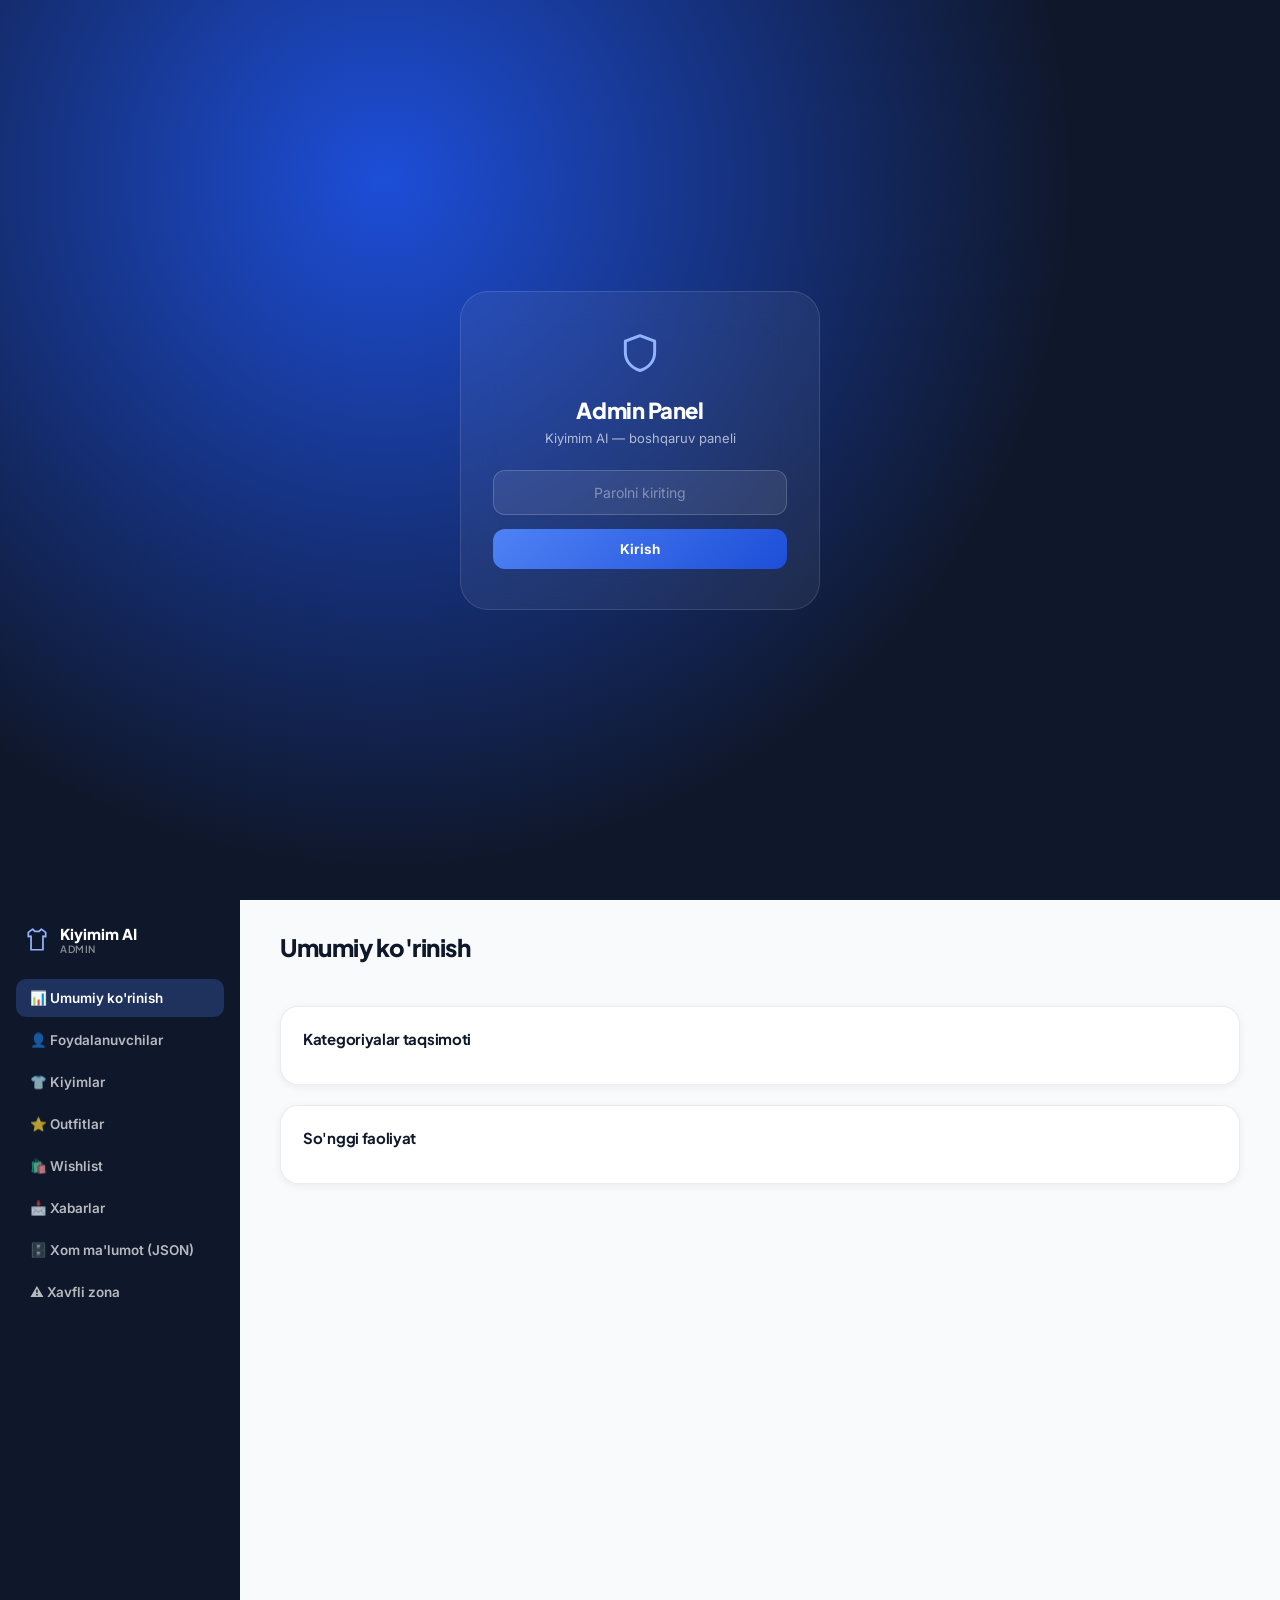
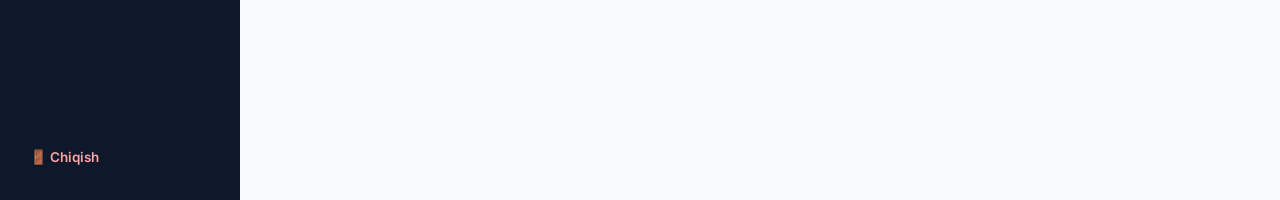
==== admin.html @ 5626676b "JS" ====
<!DOCTYPE html>
<html lang="uz">
<head>
<meta charset="UTF-8">
<meta name="viewport" content="width=device-width, initial-scale=1.0">
<title>Kiyimim AI — Admin Panel</title>
<meta name="robots" content="noindex, nofollow">
<link rel="preconnect" href="https://fonts.googleapis.com">
<link href="https://fonts.googleapis.com/css2?family=Plus+Jakarta+Sans:wght@400;500;600;700;800&family=Inter:wght@400;500;600;700&display=swap" rel="stylesheet">
<link rel="stylesheet" href="/css/style.css">
<link rel="stylesheet" href="/css/admin.css">
</head>
<body class="admin-body">

<!-- ============ LOGIN GATE ============ -->
<div id="adminGate" class="admin-gate">
  <div class="admin-gate-card">
    <svg viewBox="0 0 24 24" class="admin-gate-icon"><path d="M12 2 4 5v6c0 5 3.4 8.7 8 10 4.6-1.3 8-5 8-10V5z"/></svg>
    <h1>Admin Panel</h1>
    <p>Kiyimim AI — boshqaruv paneli</p>
    <input type="password" id="adminPasswordInput" placeholder="Parolni kiriting" autocomplete="off">
    <button id="adminLoginBtn" class="admin-btn admin-btn-primary">Kirish</button>
    <p id="adminGateError" class="admin-gate-error" hidden>Parol noto'g'ri</p>
  </div>
</div>

<!-- ============ ADMIN DASHBOARD ============ -->
<div id="adminDashboard" class="admin-dashboard" hidden>

  <aside class="admin-sidebar">
    <div class="admin-brand">
      <svg viewBox="0 0 24 24"><path d="M8 2 4 5v4l2.5-.6V21h11V8.4L20 9V5l-4-3-2 2h-4z"/></svg>
      <span>Kiyimim AI<small>Admin</small></span>
    </div>
    <nav class="admin-nav">
      <button class="admin-nav-btn active" data-panel="overview">📊 Umumiy ko'rinish</button>
      <button class="admin-nav-btn" data-panel="users">👤 Foydalanuvchilar</button>
      <button class="admin-nav-btn" data-panel="items">👕 Kiyimlar</button>
      <button class="admin-nav-btn" data-panel="outfits">⭐ Outfitlar</button>
      <button class="admin-nav-btn" data-panel="wishlist">🛍️ Wishlist</button>
      <button class="admin-nav-btn" data-panel="messages">📩 Xabarlar</button>
      <button class="admin-nav-btn" data-panel="raw">🗄️ Xom ma'lumot (JSON)</button>
      <button class="admin-nav-btn" data-panel="danger">⚠️ Xavfli zona</button>
    </nav>
    <button id="adminLogoutBtn" class="admin-nav-btn admin-nav-logout">🚪 Chiqish</button>
  </aside>

  <main class="admin-main">

    <!-- OVERVIEW -->
    <section id="panel-overview" class="admin-panel active">
      <h2>Umumiy ko'rinish</h2>
      <div class="admin-stat-grid" id="overviewStats"></div>
      <div class="admin-card">
        <h3>Kategoriyalar taqsimoti</h3>
        <div id="overviewCatChart" class="admin-bar-chart"></div>
      </div>
      <div class="admin-card">
        <h3>So'nggi faoliyat</h3>
        <ul id="overviewActivity" class="admin-list"></ul>
      </div>
    </section>

    <!-- USERS -->
    <section id="panel-users" class="admin-panel">
      <h2>Foydalanuvchilar</h2>
      <div class="admin-card">
        <table class="admin-table">
          <thead><tr><th>Ism</th><th>Email</th><th>Ro'yxatdan o'tgan sana</th><th>ID</th></tr></thead>
          <tbody id="usersTableBody"></tbody>
        </table>
        <p id="usersEmpty" class="admin-empty" hidden>Foydalanuvchilar yo'q.</p>
      </div>
    </section>

    <!-- ITEMS -->
    <section id="panel-items" class="admin-panel">
      <h2>Barcha kiyimlar</h2>
      <div class="admin-card">
        <table class="admin-table">
          <thead><tr><th>Nomi</th><th>Kategoriya</th><th>Rang</th><th>Holat</th><th>Kirlik</th><th>Kiyilgan</th><th>Sevimli</th><th></th></tr></thead>
          <tbody id="itemsTableBody"></tbody>
        </table>
        <p id="itemsEmpty" class="admin-empty" hidden>Kiyimlar yo'q.</p>
      </div>
    </section>

    <!-- OUTFITS -->
    <section id="panel-outfits" class="admin-panel">
      <h2>Saqlangan outfitlar</h2>
      <div class="admin-card">
        <table class="admin-table">
          <thead><tr><th>Vaziyat</th><th>Moslik</th><th>Saqlangan sana</th></tr></thead>
          <tbody id="outfitsTableBody"></tbody>
        </table>
        <p id="outfitsEmpty" class="admin-empty" hidden>Outfitlar yo'q.</p>
      </div>
    </section>

    <!-- WISHLIST -->
    <section id="panel-wishlist" class="admin-panel">
      <h2>Kerak narsalar (wishlist)</h2>
      <div class="admin-card">
        <table class="admin-table">
          <thead><tr><th>Matn</th><th>Qo'shilgan sana</th></tr></thead>
          <tbody id="wishlistTableBody"></tbody>
        </table>
        <p id="wishlistEmpty" class="admin-empty" hidden>Ro'yxat bo'sh.</p>
      </div>
    </section>

    <!-- MESSAGES -->
    <section id="panel-messages" class="admin-panel">
      <h2>Bog'lanish xabarlari</h2>
      <div class="admin-card">
        <div id="messagesList" class="admin-message-list"></div>
        <p id="messagesEmpty" class="admin-empty" hidden>Xabarlar yo'q.</p>
      </div>
    </section>

    <!-- RAW JSON -->
    <section id="panel-raw" class="admin-panel">
      <h2>Xom ma'lumot (localStorage)</h2>
      <div class="admin-card">
        <div class="admin-raw-actions">
          <button id="rawCopyBtn" class="admin-btn admin-btn-secondary">Nusxalash</button>
          <button id="rawDownloadBtn" class="admin-btn admin-btn-secondary">Yuklab olish (.json)</button>
        </div>
        <pre id="rawJsonView" class="admin-raw-view"></pre>
      </div>
    </section>

    <!-- DANGER ZONE -->
    <section id="panel-danger" class="admin-panel">
      <h2>Xavfli zona</h2>
      <div class="admin-card admin-card-danger">
        <h3>Barcha ma'lumotlarni tozalash</h3>
        <p>Bu amal ushbu brauzerdagi barcha foydalanuvchi, kiyim, outfit, wishlist va xabarlarni butunlay o'chiradi. Ortga qaytarib bo'lmaydi.</p>
        <button id="resetAllBtn" class="admin-btn admin-btn-danger">Hammasini tozalash</button>
      </div>
      <div class="admin-card admin-card-danger">
        <h3>Faqat kiyimlarni tozalash</h3>
        <p>Foydalanuvchilarni saqlab qolib, faqat garderobni bo'shatadi.</p>
        <button id="resetItemsBtn" class="admin-btn admin-btn-danger">Kiyimlarni tozalash</button>
      </div>
    </section>

  </main>
</div>

<div class="admin-toast-container" id="adminToastContainer"></div>

<script src="/js/storage.js"></script>
<script src="/js/data.js"></script>
<script src="/js/admin.js"></script>
</body>
</html>
---- css/style.css ----
/* ==========================================================================
   KIYIMIM AI — Design System
   Palette:  --primary #2563EB · --secondary #0F172A · --bg #F8FAFC
   Type:     Plus Jakarta Sans (display) + Inter (body)
   ========================================================================== */

:root {
  /* --- brand palette (fixed by brief) --- */
  --primary: #2563eb;
  --primary-light: #4f82f5;
  --primary-dark: #1d4ed8;
  --secondary: #0f172a;
  --bg: #f8fafc;

  /* --- supporting accents --- */
  --accent-amber: #f59e0b;
  --success: #10b981;
  --danger: #ef4444;
  --danger-dark: #dc2626;

  /* --- surfaces / text (light mode) --- */
  --surface: #ffffff;
  --surface-glass: rgba(255, 255, 255, 0.62);
  --surface-glass-strong: rgba(255, 255, 255, 0.82);
  --border: rgba(15, 23, 42, 0.08);
  --text-1: #0f172a;
  --text-2: #475569;
  --text-3: #94a3b8;
  --shadow-sm: 0 2px 8px rgba(15, 23, 42, 0.06);
  --shadow-md:
    0 12px 32px -8px rgba(37, 99, 235, 0.18), 0 4px 12px rgba(15, 23, 42, 0.06);
  --shadow-lg: 0 24px 60px -12px rgba(15, 23, 42, 0.18);

  --radius-lg: 20px;
  --radius-md: 16px;
  --radius-sm: 12px;
  --radius-xl: 28px;

  --font-display: "Plus Jakarta Sans", system-ui, sans-serif;
  --font-body: "Inter", system-ui, sans-serif;

  color-scheme: light;
}

html[data-theme="dark"] {
  --bg: #0b1220;
  --surface: #131b2c;
  --surface-glass: rgba(19, 27, 44, 0.6);
  --surface-glass-strong: rgba(19, 27, 44, 0.85);
  --border: rgba(255, 255, 255, 0.08);
  --text-1: #f1f5f9;
  --text-2: #94a3b8;
  --text-3: #5b6b85;
  --shadow-sm: 0 2px 10px rgba(0, 0, 0, 0.3);
  --shadow-md:
    0 16px 40px -10px rgba(37, 99, 235, 0.35), 0 4px 14px rgba(0, 0, 0, 0.4);
  --shadow-lg: 0 24px 60px -12px rgba(0, 0, 0, 0.55);
  color-scheme: dark;
}

*,
*::before,
*::after {
  box-sizing: border-box;
  margin: 0;
  padding: 0;
}
html,
body {
  height: 100%;
}
body {
  font-family: var(--font-body);
  background: var(--bg);
  color: var(--text-1);
  -webkit-font-smoothing: antialiased;
  overflow-x: hidden;
  transition:
    background 0.4s ease,
    color 0.4s ease;
}
h1,
h2,
h3,
h4 {
  font-family: var(--font-display);
  letter-spacing: -0.02em;
}
button,
input,
select,
textarea {
  font-family: inherit;
  color: inherit;
}
button {
  cursor: pointer;
  border: none;
  background: none;
}
a {
  color: inherit;
  text-decoration: none;
}
ul {
  list-style: none;
}
::selection {
  background: var(--primary);
  color: #fff;
}

::-webkit-scrollbar {
  width: 0;
  height: 0;
}

/* reduced motion */
@media (prefers-reduced-motion: reduce) {
  * {
    animation-duration: 0.01ms !important;
    transition-duration: 0.01ms !important;
  }
}

/* ==========================================================================
   Layout shell — simulate a mobile app frame on larger viewports
   ========================================================================== */
.screen {
  position: fixed;
  inset: 0;
  display: flex;
  z-index: 50;
}
.app-shell {
  max-width: 480px;
  margin: 0 auto;
  min-height: 100vh;
  position: relative;
  background: var(--bg);
}
@media (min-width: 560px) {
  body {
    background: linear-gradient(160deg, #0f172a 0%, #1e2a44 100%);
  }
  .app-shell {
    box-shadow: 0 40px 100px rgba(0, 0, 0, 0.45);
    min-height: 100vh;
  }
  .screen {
    max-width: 480px;
    margin: 0 auto;
  }
}

.glass {
  background: var(--surface-glass);
  backdrop-filter: blur(20px) saturate(160%);
  -webkit-backdrop-filter: blur(20px) saturate(160%);
  border: 1px solid var(--border);
}

/* ==========================================================================
   SPLASH SCREEN
   ========================================================================== */
.splash {
  background: radial-gradient(
    circle at 30% 20%,
    #3b6cf0 0%,
    var(--secondary) 60%
  );
  align-items: center;
  justify-content: center;
  flex-direction: column;
  overflow: hidden;
}
.splash-bg {
  position: absolute;
  inset: -20%;
  background:
    radial-gradient(circle at 20% 80%, rgba(37, 99, 235, 0.5), transparent 55%),
    radial-gradient(circle at 80% 15%, rgba(79, 130, 245, 0.4), transparent 50%);
  animation: drift 8s ease-in-out infinite alternate;
}
@keyframes drift {
  to {
    transform: translate(3%, -3%) scale(1.05);
  }
}
.splash-content {
  position: relative;
  text-align: center;
  color: #fff;
}

.splash-logo {
  position: relative;
  width: 96px;
  height: 96px;
  margin: 0 auto 28px;
  display: flex;
  align-items: center;
  justify-content: center;
}
.splash-logo-icon {
  width: 44px;
  height: 44px;
  fill: none;
  stroke: #fff;
  stroke-width: 1.6;
  z-index: 2;
  animation: pop 0.9s cubic-bezier(0.34, 1.56, 0.64, 1) both;
}
.splash-ring {
  position: absolute;
  inset: 0;
  border-radius: 50%;
  border: 2px solid rgba(255, 255, 255, 0.35);
  background: rgba(255, 255, 255, 0.08);
  animation: ringPulse 2.2s ease-in-out infinite;
}
@keyframes ringPulse {
  0%,
  100% {
    transform: scale(1);
    box-shadow: 0 0 0 0 rgba(255, 255, 255, 0.15);
  }
  50% {
    transform: scale(1.06);
    box-shadow: 0 0 0 14px rgba(255, 255, 255, 0);
  }
}
@keyframes pop {
  from {
    transform: scale(0.4);
    opacity: 0;
  }
  to {
    transform: scale(1);
    opacity: 1;
  }
}
.splash-title {
  font-size: 32px;
  font-weight: 800;
  margin-bottom: 10px;
  animation: fadeUp 0.7s ease 0.1s both;
}
.splash-title span {
  color: #93b4ff;
}
.splash-tagline {
  font-size: 14.5px;
  color: rgba(255, 255, 255, 0.75);
  font-weight: 500;
  animation: fadeUp 0.7s ease 0.25s both;
}
@keyframes fadeUp {
  from {
    opacity: 0;
    transform: translateY(10px);
  }
  to {
    opacity: 1;
    transform: translateY(0);
  }
}
.splash-loader {
  display: flex;
  gap: 6px;
  justify-content: center;
  margin-top: 34px;
}
.splash-loader span {
  width: 7px;
  height: 7px;
  border-radius: 50%;
  background: #fff;
  opacity: 0.5;
  animation: dotBounce 1s ease-in-out infinite;
}
.splash-loader span:nth-child(2) {
  animation-delay: 0.15s;
}
.splash-loader span:nth-child(3) {
  animation-delay: 0.3s;
}
@keyframes dotBounce {
  0%,
  80%,
  100% {
    transform: translateY(0);
    opacity: 0.4;
  }
  40% {
    transform: translateY(-7px);
    opacity: 1;
  }
}

/* ==========================================================================
   AUTH SCREEN
   ========================================================================== */
.auth {
  background: linear-gradient(180deg, var(--bg) 0%, var(--bg) 100%);
  justify-content: center;
  align-items: center;
  flex-direction: column;
  padding: 24px;
}
.auth-blob {
  position: absolute;
  border-radius: 50%;
  filter: blur(70px);
  opacity: 0.35;
  z-index: 0;
}
.auth-blob.a {
  width: 280px;
  height: 280px;
  background: var(--primary);
  top: -80px;
  left: -60px;
}
.auth-blob.b {
  width: 260px;
  height: 260px;
  background: var(--accent-amber);
  bottom: -60px;
  right: -80px;
  opacity: 0.25;
}
.auth-wrap {
  position: relative;
  z-index: 1;
  width: 100%;
  max-width: 400px;
}
.auth-brand {
  display: flex;
  align-items: center;
  justify-content: center;
  gap: 10px;
  margin-bottom: 36px;
  font-family: var(--font-display);
  font-weight: 800;
  font-size: 20px;
}
.auth-brand-icon {
  width: 28px;
  height: 28px;
  fill: none;
  stroke: var(--primary);
  stroke-width: 1.7;
}
.auth-card {
  border-radius: var(--radius-xl);
  padding: 28px 24px;
  box-shadow: var(--shadow-lg);
}
.auth-tabs {
  position: relative;
  display: flex;
  background: rgba(15, 23, 42, 0.05);
  border-radius: 14px;
  padding: 4px;
  margin-bottom: 24px;
}
html[data-theme="dark"] .auth-tabs {
  background: rgba(255, 255, 255, 0.06);
}
.auth-tab {
  flex: 1;
  padding: 10px;
  text-align: center;
  font-weight: 600;
  font-size: 14px;
  border-radius: 10px;
  color: var(--text-2);
  position: relative;
  z-index: 1;
  transition: color 0.3s;
}
.auth-tab.active {
  color: #fff;
}
.auth-tab-indicator {
  position: absolute;
  top: 4px;
  left: 4px;
  width: calc(50% - 4px);
  height: calc(100% - 8px);
  background: var(--primary);
  border-radius: 10px;
  transition: transform 0.35s cubic-bezier(0.65, 0, 0.35, 1);
  box-shadow: var(--shadow-md);
}
.auth-tab[data-tab="register"].active ~ .auth-tab-indicator {
  transform: translateX(100%);
}

.auth-form {
  display: none;
  flex-direction: column;
  gap: 16px;
  animation: fadeUp 0.4s ease;
}
.auth-form.active {
  display: flex;
}
.field {
  display: flex;
  flex-direction: column;
  gap: 6px;
}
.field label {
  font-size: 12.5px;
  font-weight: 600;
  color: var(--text-2);
}
.field input,
.field select,
.field textarea {
  border: 1.5px solid var(--border);
  background: var(--surface);
  border-radius: var(--radius-sm);
  padding: 13px 15px;
  font-size: 14.5px;
  color: var(--text-1);
  transition:
    border-color 0.2s,
    box-shadow 0.2s;
}
.field input:focus,
.field select:focus,
.field textarea:focus {
  outline: none;
  border-color: var(--primary);
  box-shadow: 0 0 0 4px rgba(37, 99, 235, 0.14);
}
.password-field {
  position: relative;
  display: flex;
}
.password-field input {
  width: 100%;
  padding-right: 44px;
}
.pw-toggle-btn {
  position: absolute;
  right: 4px;
  top: 50%;
  transform: translateY(-50%);
  width: 36px;
  height: 36px;
  display: flex;
  align-items: center;
  justify-content: center;
  color: var(--text-3);
  border-radius: 10px;
}
.pw-toggle-btn svg {
  width: 18px;
  height: 18px;
}
.pw-toggle-btn:active {
  color: var(--primary);
}
.field-row {
  display: grid;
  grid-template-columns: 1fr 1fr;
  gap: 12px;
}
.remember {
  display: flex;
  align-items: center;
  gap: 9px;
  font-size: 13.5px;
  color: var(--text-2);
  cursor: pointer;
}
.remember input {
  display: none;
}
.checkbox-visual {
  width: 18px;
  height: 18px;
  border-radius: 6px;
  border: 1.6px solid var(--border);
  position: relative;
  flex: none;
}
.remember input:checked + .checkbox-visual {
  background: var(--primary);
  border-color: var(--primary);
}
.remember input:checked + .checkbox-visual::after {
  content: "";
  position: absolute;
  left: 5px;
  top: 1px;
  width: 5px;
  height: 9px;
  border: solid #fff;
  border-width: 0 2px 2px 0;
  transform: rotate(45deg);
}

/* ==========================================================================
   BUTTONS
   ========================================================================== */
.btn {
  display: inline-flex;
  align-items: center;
  justify-content: center;
  gap: 8px;
  padding: 13px 22px;
  border-radius: var(--radius-sm);
  font-weight: 700;
  font-size: 14.5px;
  transition:
    transform 0.15s ease,
    box-shadow 0.25s ease,
    background 0.2s ease,
    opacity 0.2s;
}
.btn:active {
  transform: scale(0.97);
}
.btn-block {
  width: 100%;
}
.btn-lg {
  padding: 16px 22px;
  font-size: 15.5px;
  border-radius: var(--radius-md);
}
.btn-primary {
  background: linear-gradient(
    135deg,
    var(--primary-light),
    var(--primary-dark)
  );
  color: #fff;
  box-shadow: var(--shadow-md);
}
.btn-primary:hover {
  box-shadow: 0 16px 36px -8px rgba(37, 99, 235, 0.32);
}
.btn-secondary {
  background: rgba(37, 99, 235, 0.1);
  color: var(--primary);
}
html[data-theme="dark"] .btn-secondary {
  background: rgba(79, 130, 245, 0.16);
}
.btn-danger {
  background: var(--danger);
  color: #fff;
}
.btn-danger-outline {
  background: rgba(239, 68, 68, 0.08);
  color: var(--danger);
}

.icon-btn {
  width: 44px;
  height: 44px;
  display: flex;
  align-items: center;
  justify-content: center;
  border-radius: 14px;
  background: var(--surface);
  border: 1px solid var(--border);
  position: relative;
  transition:
    transform 0.15s,
    background 0.2s;
}
.icon-btn:active {
  transform: scale(0.92);
}
.icon-btn svg {
  width: 20px;
  height: 20px;
  fill: none;
  stroke: currentColor;
  stroke-width: 1.7;
  stroke-linecap: round;
  stroke-linejoin: round;
}
.icon-btn .dot {
  position: absolute;
  top: 9px;
  right: 10px;
  width: 7px;
  height: 7px;
  border-radius: 50%;
  background: var(--danger);
  border: 1.5px solid var(--surface);
}
.icon-btn .badge {
  position: absolute;
  top: 6px;
  right: 6px;
  width: 8px;
  height: 8px;
  border-radius: 50%;
  background: var(--primary);
}
.icon-btn-mini {
  width: 26px;
  height: 26px;
  display: flex;
  align-items: center;
  justify-content: center;
  border-radius: 8px;
}
.icon-btn-mini svg {
  width: 15px;
  height: 15px;
  stroke: var(--text-2);
}

svg {
  fill: none;
  stroke: currentColor;
  stroke-width: 1.7;
  stroke-linecap: round;
  stroke-linejoin: round;
}

/* ==========================================================================
   VIEWS / NAVIGATION
   ========================================================================== */
.view {
  display: none;
  padding: 20px 20px calc(var(--nav-h, 96px) + 34px);
  min-height: 100vh;
  animation: viewIn 0.35s cubic-bezier(0.2, 0.7, 0.3, 1);
}
.view.active {
  display: block;
}
@keyframes viewIn {
  from {
    opacity: 0;
    transform: translateY(10px);
  }
  to {
    opacity: 1;
    transform: translateY(0);
  }
}

.page-header {
  display: flex;
  align-items: center;
  justify-content: space-between;
  margin-bottom: 20px;
  padding-top: 6px;
}
.page-header h1 {
  font-size: 22px;
  font-weight: 800;
}
.page-header-actions {
  display: flex;
  gap: 10px;
}

.bottom-nav {
  position: fixed;
  bottom: 0;
  left: 0;
  right: 0;
  max-width: 480px;
  margin: 0 auto;
  display: flex;
  align-items: center;
  justify-content: space-around;
  padding: 10px 6px calc(10px + env(safe-area-inset-bottom));
  border-top: 1px solid var(--border);
  z-index: 40;
  box-shadow: 0 -8px 30px rgba(15, 23, 42, 0.06);
  background: var(--surface);
}
.bottom-nav.hide-for-chat {
  display: none;
}
.nav-btn {
  display: flex;
  flex-direction: column;
  align-items: center;
  gap: 4px;
  color: var(--text-3);
  font-size: 10.5px;
  font-weight: 600;
  flex: 1;
  padding: 6px 0;
  transition: color 0.2s;
}
.nav-btn svg {
  width: 22px;
  height: 22px;
  transition: transform 0.2s;
}
.nav-btn.active {
  color: var(--primary);
}
.nav-btn.active svg {
  transform: translateY(-2px);
}
.nav-btn-fab {
  flex: 0 0 auto;
  margin-top: -30px;
}
.fab-inner {
  width: 56px;
  height: 56px;
  border-radius: 18px;
  display: flex;
  align-items: center;
  justify-content: center;
  background: linear-gradient(
    135deg,
    var(--primary-light),
    var(--primary-dark)
  );
  box-shadow: var(--shadow-md);
  transition: transform 0.2s;
}
.nav-btn-fab svg {
  width: 26px;
  height: 26px;
  stroke: #fff;
}
.nav-btn-fab:active .fab-inner {
  transform: scale(0.9) rotate(90deg);
}

.back-to-top {
  position: fixed;
  right: calc(50% - 216px);
  bottom: 100px;
  width: 42px;
  height: 42px;
  border-radius: 50%;
  background: var(--surface);
  box-shadow: var(--shadow-md);
  display: flex;
  align-items: center;
  justify-content: center;
  border: 1px solid var(--border);
  opacity: 0;
  pointer-events: none;
  transform: translateY(10px);
  transition: all 0.3s;
  z-index: 45;
}
.back-to-top.show {
  opacity: 1;
  pointer-events: auto;
  transform: translateY(0);
}
.back-to-top svg {
  width: 18px;
  height: 18px;
}
@media (max-width: 560px) {
  .back-to-top {
    right: 16px;
  }
}

/* ==========================================================================
   HOME
   ========================================================================== */
.home-header {
  padding-top: 6px;
  margin-bottom: 24px;
}
.home-header-top {
  display: flex;
  align-items: flex-start;
  justify-content: space-between;
}
.eyebrow {
  font-size: 12.5px;
  color: var(--text-3);
  font-weight: 600;
  text-transform: uppercase;
  letter-spacing: 0.06em;
  margin-bottom: 4px;
}
.home-name {
  font-size: 25px;
  font-weight: 800;
}
.home-meta-row {
  display: flex;
  gap: 8px;
  margin-top: 16px;
  flex-wrap: wrap;
}
.chip {
  display: inline-flex;
  align-items: center;
  gap: 6px;
  padding: 8px 14px;
  border-radius: 100px;
  background: var(--surface);
  border: 1px solid var(--border);
  font-size: 12.5px;
  font-weight: 600;
  color: var(--text-2);
  white-space: nowrap;
  flex: none;
}
.chip svg {
  width: 14px;
  height: 14px;
}
.chip-weather {
  background: linear-gradient(
    135deg,
    rgba(37, 99, 235, 0.12),
    rgba(79, 130, 245, 0.06)
  );
  color: var(--primary);
  border-color: rgba(37, 99, 235, 0.2);
}
.weather-map-wrap {
  margin-top: 10px;
  border-radius: 16px;
  overflow: hidden;
  border: 1px solid var(--border);
  box-shadow: var(--shadow-sm);
}
.weather-map-frame {
  width: 100%;
  height: 150px;
  border: 0;
  display: block;
}

.section-block {
  margin-bottom: 20px;
}
.section-block-last {
  margin-bottom: 0;
}
.section-head {
  display: flex;
  align-items: center;
  justify-content: space-between;
  margin-bottom: 10px;
}
.section-head h2 {
  font-size: 16.5px;
  font-weight: 700;
}
.link-btn {
  display: flex;
  align-items: center;
  gap: 3px;
  font-size: 12.5px;
  font-weight: 700;
  color: var(--primary);
}
.link-btn svg {
  width: 14px;
  height: 14px;
}

.today-look {
  border-radius: var(--radius-lg);
  padding: 14px;
  box-shadow: var(--shadow-sm);
  background: linear-gradient(
    145deg,
    var(--surface-glass-strong),
    var(--surface-glass)
  );
  position: relative;
  overflow: hidden;
}
.today-look::before {
  content: "";
  position: absolute;
  top: -40%;
  right: -20%;
  width: 160px;
  height: 160px;
  border-radius: 50%;
  background: radial-gradient(circle, rgba(37, 99, 235, 0.18), transparent 70%);
}
.tl-head {
  display: flex;
  justify-content: space-between;
  align-items: center;
  margin-bottom: 10px;
  position: relative;
}
.tl-occasion {
  font-size: 11px;
  font-weight: 700;
  color: var(--primary);
  text-transform: uppercase;
  letter-spacing: 0.05em;
}
.tl-match {
  font-size: 11.5px;
  font-weight: 700;
  color: var(--success);
  background: rgba(16, 185, 129, 0.12);
  padding: 3px 9px;
  border-radius: 100px;
}
.tl-items {
  display: flex;
  gap: 8px;
  position: relative;
}
.tl-item {
  flex: 1;
  text-align: center;
}
.tl-item-img {
  width: 100%;
  aspect-ratio: 1;
  border-radius: 12px;
  background: var(--surface);
  border: 1px solid var(--border);
  display: flex;
  align-items: center;
  justify-content: center;
  overflow: hidden;
  margin-bottom: 5px;
  max-height: 78px;
}
.tl-item-img img {
  width: 100%;
  height: 100%;
  object-fit: cover;
}
.tl-item-img svg {
  width: 20px;
  height: 20px;
  color: var(--text-3);
}
.tl-item-name {
  font-size: 10px;
  font-weight: 600;
  color: var(--text-2);
  white-space: nowrap;
  overflow: hidden;
  text-overflow: ellipsis;
}
.tl-empty {
  text-align: center;
  padding: 14px 8px;
}
.tl-empty svg {
  width: 30px;
  height: 30px;
  color: var(--text-3);
  margin-bottom: 8px;
}
.tl-empty p {
  font-size: 12.5px;
  color: var(--text-2);
  margin-bottom: 12px;
}

.stat-grid {
  display: grid;
  grid-template-columns: 1fr 1fr;
  gap: 12px;
}
.stat-grid-4 {
  grid-template-columns: 1fr 1fr;
  margin-bottom: 24px;
}
.stat-card {
  background: var(--surface);
  border: 1px solid var(--border);
  border-radius: var(--radius-lg);
  padding: 18px;
  box-shadow: var(--shadow-sm);
}
.stat-card-accent {
  background: linear-gradient(135deg, var(--primary), var(--primary-dark));
  border: none;
}
.stat-card-accent .stat-num,
.stat-card-accent .stat-label {
  color: #fff;
}
.stat-num {
  display: block;
  font-size: 26px;
  font-weight: 800;
  font-family: var(--font-display);
}
.stat-label {
  font-size: 12px;
  color: var(--text-2);
  font-weight: 600;
}

.latest-scroll {
  display: flex;
  gap: 12px;
  overflow-x: auto;
  padding-bottom: 4px;
  scroll-snap-type: x proximity;
}

/* ==========================================================================
   FOYDALANUVCHI FIKRI (TESTIMONIAL)
   ========================================================================== */
.testimonial-card {
  border-radius: var(--radius-lg);
  padding: 18px;
  position: relative;
  overflow: hidden;
}
.testimonial-quote-icon {
  width: 26px;
  height: 26px;
  color: var(--primary);
  opacity: 0.35;
  margin-bottom: 6px;
}
.testimonial-text {
  font-size: 14px;
  line-height: 1.6;
  color: var(--text-1);
  font-weight: 500;
  margin-bottom: 14px;
}
.testimonial-footer {
  display: flex;
  align-items: center;
  gap: 10px;
}
.testimonial-avatar {
  width: 38px;
  height: 38px;
  flex: none;
  border-radius: 12px;
  background: linear-gradient(
    135deg,
    var(--primary-light),
    var(--primary-dark)
  );
  color: #fff;
  font-size: 13px;
  font-weight: 800;
  font-family: var(--font-display);
  display: flex;
  align-items: center;
  justify-content: center;
}
.testimonial-meta {
  flex: 1;
  min-width: 0;
}
.testimonial-name {
  font-size: 13px;
  font-weight: 700;
  color: var(--text-1);
  display: flex;
  align-items: center;
  gap: 5px;
}
.testimonial-badge {
  font-size: 9.5px;
  font-weight: 700;
  color: var(--success);
  background: rgba(16, 185, 129, 0.12);
  padding: 2px 7px;
  border-radius: 100px;
}
.testimonial-stars {
  display: flex;
  gap: 2px;
  margin-top: 2px;
}
.testimonial-stars svg {
  width: 11px;
  height: 11px;
  color: #f59e0b;
  fill: #f59e0b;
}

.latest-card {
  flex: 0 0 128px;
  scroll-snap-align: start;
}
.latest-card-img {
  width: 128px;
  height: 150px;
  border-radius: 16px;
  background: var(--surface);
  border: 1px solid var(--border);
  overflow: hidden;
  margin-bottom: 8px;
  position: relative;
}
.latest-card-img img {
  width: 100%;
  height: 100%;
  object-fit: cover;
}
.latest-card-name {
  font-size: 12.5px;
  font-weight: 700;
}
.latest-card-cat {
  font-size: 11px;
  color: var(--text-3);
}

.quick-grid {
  display: grid;
  grid-template-columns: repeat(4, 1fr);
  gap: 10px;
}
.quick-btn {
  display: flex;
  flex-direction: column;
  align-items: center;
  gap: 8px;
  background: var(--surface);
  border: 1px solid var(--border);
  border-radius: 16px;
  padding: 14px 4px;
  font-size: 11px;
  font-weight: 600;
  color: var(--text-2);
  transition:
    transform 0.15s,
    box-shadow 0.2s;
}
.quick-btn:active {
  transform: scale(0.94);
}
.quick-btn svg {
  width: 20px;
  height: 20px;
  color: var(--primary);
}

.activity-list {
  display: flex;
  flex-direction: column;
  gap: 10px;
}
.activity-item {
  display: flex;
  align-items: center;
  gap: 12px;
  background: var(--surface);
  border: 1px solid var(--border);
  border-radius: 14px;
  padding: 12px 14px;
}
.activity-icon {
  width: 36px;
  height: 36px;
  border-radius: 10px;
  background: rgba(37, 99, 235, 0.1);
  display: flex;
  align-items: center;
  justify-content: center;
  flex: none;
}
.activity-icon svg {
  width: 17px;
  height: 17px;
  color: var(--primary);
}
.activity-text {
  font-size: 13px;
  font-weight: 600;
}
.activity-time {
  font-size: 11px;
  color: var(--text-3);
}

/* ==========================================================================
   WARDROBE / GRID / CARDS
   ========================================================================== */
.search-bar {
  display: none;
  align-items: center;
  gap: 10px;
  background: var(--surface);
  border: 1.5px solid var(--border);
  border-radius: 14px;
  padding: 11px 14px;
  margin-bottom: 14px;
}
.search-bar.show {
  display: flex;
  animation: fadeUp 0.3s ease;
}
.search-bar svg {
  width: 18px;
  height: 18px;
  color: var(--text-3);
  flex: none;
}
.search-bar input {
  flex: 1;
  border: none;
  outline: none;
  background: none;
  font-size: 14px;
}

.category-scroll {
  display: flex;
  gap: 8px;
  overflow-x: auto;
  margin-bottom: 16px;
  padding-bottom: 2px;
}
.cat-chip {
  flex: none;
  padding: 9px 16px;
  border-radius: 100px;
  background: var(--surface);
  border: 1px solid var(--border);
  font-size: 12.5px;
  font-weight: 600;
  color: var(--text-2);
  transition: all 0.2s;
}
.cat-chip.active {
  background: var(--primary);
  color: #fff;
  border-color: var(--primary);
}

.wardrobe-grid {
  display: grid;
  grid-template-columns: 1fr 1fr;
  gap: 14px;
}
.item-card {
  background: var(--surface);
  border: 1px solid var(--border);
  border-radius: var(--radius-lg);
  overflow: hidden;
  box-shadow: var(--shadow-sm);
  transition:
    transform 0.2s,
    box-shadow 0.2s;
  animation: cardIn 0.4s ease both;
}
.item-card:active {
  transform: scale(0.97);
}
@keyframes cardIn {
  from {
    opacity: 0;
    transform: translateY(12px);
  }
  to {
    opacity: 1;
    transform: translateY(0);
  }
}
.item-card-img {
  position: relative;
  aspect-ratio: 1/1.1;
  background: linear-gradient(160deg, #eef2f8, #e2e8f4);
}
html[data-theme="dark"] .item-card-img {
  background: linear-gradient(160deg, #1a2540, #131b2c);
}
.item-card-img img {
  width: 100%;
  height: 100%;
  object-fit: cover;
}
.item-card-img .no-img {
  width: 100%;
  height: 100%;
  display: flex;
  align-items: center;
  justify-content: center;
}
.item-card-img .no-img svg {
  width: 30px;
  height: 30px;
  color: var(--text-3);
}
.fav-toggle {
  position: absolute;
  top: 8px;
  right: 8px;
  width: 32px;
  height: 32px;
  border-radius: 50%;
  background: rgba(255, 255, 255, 0.85);
  backdrop-filter: blur(6px);
  display: flex;
  align-items: center;
  justify-content: center;
  box-shadow: var(--shadow-sm);
}
.fav-toggle svg {
  width: 16px;
  height: 16px;
  stroke: var(--text-2);
  transition: all 0.2s;
}
.fav-toggle.is-fav svg {
  fill: var(--danger);
  stroke: var(--danger);
}
.item-card-body {
  padding: 10px;
}
.item-card-name {
  font-size: 13.5px;
  font-weight: 700;
  margin-bottom: 2px;
  white-space: nowrap;
  overflow: hidden;
  text-overflow: ellipsis;
}
.item-card-cat {
  font-size: 11.5px;
  color: var(--text-3);
  margin-bottom: 6px;
}
.item-card-foot {
  display: flex;
  align-items: center;
  justify-content: space-between;
}
.item-card-cat-small {
  font-size: 10.5px;
  color: var(--text-3);
  font-weight: 600;
}
.item-card-dot {
  width: 14px;
  height: 14px;
  border-radius: 50%;
  border: 2px solid var(--border);
}

.empty-state {
  text-align: center;
  padding: 60px 24px;
  color: var(--text-2);
}
.empty-state svg {
  width: 52px;
  height: 52px;
  color: var(--text-3);
  margin-bottom: 16px;
}
.empty-state h3 {
  font-size: 17px;
  margin-bottom: 6px;
}
.empty-state p {
  font-size: 13.5px;
  margin-bottom: 18px;
  line-height: 1.5;
}

/* skeleton */
.skeleton {
  background: linear-gradient(
    90deg,
    var(--border) 25%,
    rgba(255, 255, 255, 0.5) 37%,
    var(--border) 63%
  );
  background-size: 400% 100%;
  animation: shimmer 1.4s ease infinite;
  border-radius: var(--radius-lg);
}
@keyframes shimmer {
  0% {
    background-position: 100% 0;
  }
  100% {
    background-position: 0 0;
  }
}

/* ==========================================================================
   ADD / EDIT ITEM FORM
   ========================================================================== */
.item-form {
  display: flex;
  flex-direction: column;
  gap: 16px;
}
.photo-upload {
  position: relative;
  width: 100%;
  aspect-ratio: 4/3;
  border-radius: var(--radius-lg);
  border: 2px dashed var(--border);
  background: var(--surface);
  display: flex;
  align-items: center;
  justify-content: center;
  overflow: hidden;
  margin-bottom: 4px;
}
.photo-upload img {
  width: 100%;
  height: 100%;
  object-fit: cover;
}
.photo-upload-placeholder {
  display: flex;
  flex-direction: column;
  align-items: center;
  gap: 8px;
  color: var(--text-3);
  font-size: 13px;
  font-weight: 600;
}
.photo-upload-placeholder svg {
  width: 28px;
  height: 28px;
}
.segmented {
  display: flex;
  background: var(--surface);
  border: 1px solid var(--border);
  border-radius: 12px;
  padding: 4px;
}
.seg-btn {
  flex: 1;
  padding: 9px;
  text-align: center;
  font-size: 12.5px;
  font-weight: 600;
  color: var(--text-2);
  border-radius: 9px;
  transition: all 0.2s;
}
.seg-btn.active {
  background: var(--primary);
  color: #fff;
}

/* Ko'p rasm yuklash (gallery) */
.photo-gallery {
  display: grid;
  grid-template-columns: repeat(3, 1fr);
  gap: 10px;
}
.photo-thumb {
  position: relative;
  aspect-ratio: 1;
  border-radius: 16px;
  overflow: hidden;
  border: 1.5px solid var(--border);
  background: var(--surface);
}
.photo-thumb img {
  width: 100%;
  height: 100%;
  object-fit: cover;
}
.photo-thumb-add {
  display: flex;
  flex-direction: column;
  align-items: center;
  justify-content: center;
  gap: 6px;
  border: 2px dashed var(--border);
  color: var(--text-3);
  font-size: 10.5px;
  font-weight: 600;
  cursor: pointer;
}
.photo-thumb-add svg {
  width: 22px;
  height: 22px;
}
.photo-thumb-remove {
  position: absolute;
  top: 4px;
  right: 4px;
  width: 22px;
  height: 22px;
  border-radius: 50%;
  background: rgba(0, 0, 0, 0.55);
  display: flex;
  align-items: center;
  justify-content: center;
}
.photo-thumb-remove svg {
  width: 12px;
  height: 12px;
  stroke: #fff;
}
.photo-thumb-cover {
  position: absolute;
  bottom: 4px;
  left: 4px;
  font-size: 9px;
  font-weight: 700;
  color: #fff;
  background: rgba(37, 99, 235, 0.9);
  padding: 2px 7px;
  border-radius: 100px;
}

/* Detail modal galereyasi */
.detail-photo-gallery {
  display: flex;
  overflow-x: auto;
  scroll-snap-type: x mandatory;
  width: 100%;
  aspect-ratio: 4/3;
  background: linear-gradient(160deg, #eef2f8, #e2e8f4);
}
html[data-theme="dark"] .detail-photo-gallery {
  background: linear-gradient(160deg, #1a2540, #131b2c);
}
.detail-photo-gallery .detail-photo-slide {
  flex: 0 0 100%;
  scroll-snap-align: start;
  display: flex;
  align-items: center;
  justify-content: center;
}
.detail-photo-gallery img {
  width: 100%;
  height: 100%;
  object-fit: cover;
}
.detail-photo-gallery svg {
  width: 44px;
  height: 44px;
  color: var(--text-3);
}
.detail-photo-dots {
  display: flex;
  justify-content: center;
  gap: 6px;
  padding: 10px 0 0;
}
.detail-photo-dots span {
  width: 6px;
  height: 6px;
  border-radius: 50%;
  background: var(--border);
}
.detail-photo-dots span.active {
  background: var(--primary);
}

/* ==========================================================================
   AI RECOMMENDATION
   ========================================================================== */
.ai-intro {
  font-size: 13.5px;
  color: var(--text-2);
  margin-bottom: 16px;
  line-height: 1.5;
}
.occasion-grid {
  display: grid;
  grid-template-columns: repeat(3, 1fr);
  gap: 10px;
}
.occasion-btn {
  display: flex;
  flex-direction: column;
  align-items: center;
  gap: 8px;
  background: var(--surface);
  border: 1.5px solid var(--border);
  border-radius: 16px;
  padding: 16px 6px;
  font-size: 11.5px;
  font-weight: 600;
  transition: all 0.2s;
}
.occasion-btn span.oe {
  font-size: 22px;
}
.occasion-btn.active {
  border-color: var(--primary);
  background: linear-gradient(
    135deg,
    rgba(37, 99, 235, 0.1),
    rgba(79, 130, 245, 0.04)
  );
  color: var(--primary);
  transform: translateY(-2px);
  box-shadow: var(--shadow-sm);
}

.ai-result {
  border-radius: var(--radius-xl);
  padding: 22px;
  margin-top: 20px;
  box-shadow: var(--shadow-md);
  animation: fadeUp 0.4s ease;
}
.ai-result-head {
  display: flex;
  align-items: center;
  gap: 16px;
  margin-bottom: 20px;
}
.ai-result-head h3 {
  font-size: 17px;
  font-weight: 800;
}
.ai-result-head p {
  font-size: 12.5px;
  color: var(--text-2);
  margin-top: 2px;
}
.match-ring {
  position: relative;
  width: 76px;
  height: 76px;
  flex: none;
}
.match-ring svg {
  width: 100%;
  height: 100%;
  transform: rotate(-90deg);
}
.ring-bg {
  fill: none;
  stroke: var(--border);
  stroke-width: 8;
}
.ring-fg {
  fill: none;
  stroke: var(--primary);
  stroke-width: 8;
  stroke-linecap: round;
  stroke-dasharray: 327;
  stroke-dashoffset: 327;
  transition: stroke-dashoffset 1s cubic-bezier(0.2, 0.8, 0.2, 1);
}
.match-ring-label {
  position: absolute;
  inset: 0;
  display: flex;
  flex-direction: column;
  align-items: center;
  justify-content: center;
}
.match-ring-label span {
  font-size: 16px;
  font-weight: 800;
  font-family: var(--font-display);
}
.match-ring-label small {
  font-size: 8.5px;
  color: var(--text-3);
  font-weight: 600;
}
.ai-outfit-grid {
  display: grid;
  grid-template-columns: repeat(4, 1fr);
  gap: 8px;
  margin-bottom: 18px;
}
.ai-outfit-slot {
  text-align: center;
}
.ai-outfit-img {
  aspect-ratio: 1;
  border-radius: 12px;
  background: var(--bg);
  border: 1px solid var(--border);
  display: flex;
  align-items: center;
  justify-content: center;
  overflow: hidden;
  margin-bottom: 6px;
}
.ai-outfit-img img {
  width: 100%;
  height: 100%;
  object-fit: cover;
}
.ai-outfit-img svg {
  width: 18px;
  height: 18px;
  color: var(--text-3);
}
.ai-outfit-label {
  font-size: 9.5px;
  color: var(--text-3);
  font-weight: 700;
  text-transform: uppercase;
}
.ai-outfit-name {
  font-size: 10.5px;
  font-weight: 600;
  white-space: nowrap;
  overflow: hidden;
  text-overflow: ellipsis;
}
.ai-result-actions {
  display: grid;
  grid-template-columns: 1fr 1fr;
  gap: 10px;
}

/* ==========================================================================
   STATS
   ========================================================================== */
.bar-chart {
  display: flex;
  flex-direction: column;
  gap: 12px;
}
.bar-row {
  display: flex;
  align-items: center;
  gap: 10px;
}
.bar-row-label {
  width: 76px;
  font-size: 12px;
  font-weight: 600;
  color: var(--text-2);
  flex: none;
}
.bar-track {
  flex: 1;
  height: 10px;
  border-radius: 100px;
  background: var(--border);
  overflow: hidden;
}
.bar-fill {
  height: 100%;
  border-radius: 100px;
  background: linear-gradient(90deg, var(--primary-light), var(--primary));
  width: 0;
  transition: width 1s cubic-bezier(0.2, 0.8, 0.2, 1);
}
.bar-row-num {
  width: 22px;
  text-align: right;
  font-size: 12px;
  font-weight: 700;
  flex: none;
}
.color-chart {
  display: flex;
  flex-wrap: wrap;
  gap: 10px;
}
.color-pill {
  display: flex;
  align-items: center;
  gap: 8px;
  background: var(--surface);
  border: 1px solid var(--border);
  border-radius: 100px;
  padding: 8px 14px;
  font-size: 12px;
  font-weight: 600;
}
.color-swatch {
  width: 14px;
  height: 14px;
  border-radius: 50%;
  border: 1px solid var(--border);
}

/* Capsule Wardrobe Analyzer */
.capsule-hero {
  border-radius: var(--radius-lg);
  padding: 20px;
  text-align: center;
  margin-bottom: 14px;
  box-shadow: var(--shadow-sm);
}
.capsule-hero-num {
  font-size: 34px;
  font-weight: 800;
  font-family: var(--font-display);
  color: var(--primary);
  display: block;
}
.capsule-hero-label {
  font-size: 12.5px;
  color: var(--text-2);
  font-weight: 600;
  margin-top: 4px;
}
.capsule-insights {
  display: flex;
  flex-direction: column;
  gap: 10px;
}
.capsule-insight-row {
  display: flex;
  align-items: center;
  gap: 12px;
  background: var(--surface);
  border: 1px solid var(--border);
  border-radius: 14px;
  padding: 13px 15px;
}
.capsule-insight-icon {
  width: 36px;
  height: 36px;
  border-radius: 10px;
  background: rgba(37, 99, 235, 0.1);
  display: flex;
  align-items: center;
  justify-content: center;
  flex: none;
}
.capsule-insight-icon svg {
  width: 17px;
  height: 17px;
  color: var(--primary);
}
.capsule-insight-text {
  font-size: 13px;
  font-weight: 600;
  line-height: 1.4;
}
.capsule-insight-text b {
  color: var(--primary);
}

/* ==========================================================================
   PROFILE / SETTINGS
   ========================================================================== */
.profile-hero {
  text-align: center;
  padding: 20px 0 28px;
}
.profile-avatar {
  width: 84px;
  height: 84px;
  border-radius: 26px;
  background: linear-gradient(
    135deg,
    var(--primary-light),
    var(--primary-dark)
  );
  color: #fff;
  font-size: 26px;
  font-weight: 800;
  display: flex;
  align-items: center;
  justify-content: center;
  margin: 0 auto 14px;
  box-shadow: var(--shadow-md);
  font-family: var(--font-display);
  overflow: hidden;
  flex: none;
}
.profile-avatar img {
  width: 100%;
  height: 100%;
  object-fit: cover;
  display: block;
}
.profile-hero h2 {
  font-size: 19px;
  font-weight: 800;
  margin-bottom: 2px;
}
.profile-hero p {
  font-size: 13px;
  color: var(--text-3);
}
.profile-menu {
  display: flex;
  flex-direction: column;
  gap: 10px;
}
.profile-item {
  display: flex;
  align-items: center;
  gap: 12px;
  background: var(--surface);
  border: 1px solid var(--border);
  border-radius: 16px;
  padding: 15px;
  font-size: 14px;
  font-weight: 600;
  text-align: left;
}
.profile-item .chev {
  width: 16px;
  height: 16px;
  margin-left: auto;
  color: var(--text-3);
}
.profile-item-icon {
  width: 38px;
  height: 38px;
  border-radius: 11px;
  background: rgba(37, 99, 235, 0.1);
  display: flex;
  align-items: center;
  justify-content: center;
  flex: none;
}
.profile-item-icon svg {
  width: 18px;
  height: 18px;
  color: var(--primary);
}
.profile-item-danger {
  color: var(--danger);
}
.profile-item-danger .profile-item-icon {
  background: rgba(239, 68, 68, 0.1);
}
.profile-item-danger .profile-item-icon svg {
  color: var(--danger);
}

.profile-edit-btn {
  display: inline-flex;
  align-items: center;
  gap: 6px;
  margin-top: 10px;
  padding: 8px 16px;
  border-radius: 100px;
  border: 1.5px solid var(--border);
  background: var(--surface);
  color: var(--primary);
  font-size: 12.5px;
  font-weight: 700;
}
.profile-edit-btn svg {
  width: 14px;
  height: 14px;
}

.edit-avatar-row {
  display: flex;
  flex-direction: column;
  align-items: center;
  gap: 10px;
  margin-bottom: 20px;
}
.edit-avatar-row .profile-avatar {
  width: 76px;
  height: 76px;
  font-size: 22px;
  margin: 0;
}
.edit-avatar-upload-btn {
  display: inline-flex;
  align-items: center;
  gap: 6px;
  padding: 8px 16px;
  border-radius: 100px;
  border: 1.5px solid var(--border);
  background: var(--surface);
  color: var(--text-1);
  font-size: 12.5px;
  font-weight: 700;
  cursor: pointer;
}
.edit-avatar-upload-btn svg {
  width: 14px;
  height: 14px;
  color: var(--primary);
}
.edit-profile-error {
  color: var(--danger);
  font-size: 12.5px;
  font-weight: 600;
  margin-top: 10px;
}

.settings-group {
  margin-bottom: 22px;
}
.settings-group-title {
  font-size: 12px;
  font-weight: 700;
  color: var(--text-3);
  text-transform: uppercase;
  letter-spacing: 0.05em;
  margin-bottom: 10px;
  padding-left: 2px;
}
.settings-row {
  display: flex;
  align-items: center;
  gap: 12px;
  background: var(--surface);
  border: 1px solid var(--border);
  padding: 14px 15px;
  font-size: 14px;
  font-weight: 600;
}
.settings-row:first-of-type {
  border-radius: 16px 16px 0 0;
}
.settings-row:last-of-type {
  border-radius: 0 0 16px 16px;
}
.settings-row + .settings-row {
  border-top: none;
}
.settings-row-icon {
  width: 32px;
  height: 32px;
  border-radius: 9px;
  background: rgba(37, 99, 235, 0.1);
  display: flex;
  align-items: center;
  justify-content: center;
  flex: none;
}
.settings-row-icon svg {
  width: 16px;
  height: 16px;
  color: var(--primary);
}
.settings-value {
  margin-left: auto;
  color: var(--text-3);
  font-weight: 500;
  font-size: 13px;
}
.settings-row-btn {
  width: 100%;
}
.settings-row-btn .chev {
  width: 15px;
  height: 15px;
  margin-left: auto;
  color: var(--text-3);
}

.switch input,
.toggle input {
  display: none;
}
.switch {
  margin-left: auto;
}
.switch-visual {
  width: 20px;
  height: 20px;
  border-radius: 50%;
  border: 2px solid var(--border);
  display: block;
  position: relative;
}
.switch input:checked + .switch-visual {
  border-color: var(--primary);
}
.switch input:checked + .switch-visual::after {
  content: "";
  position: absolute;
  inset: 3px;
  border-radius: 50%;
  background: var(--primary);
}
.toggle {
  margin-left: auto;
  width: 42px;
  height: 25px;
  background: var(--border);
  border-radius: 100px;
  position: relative;
  display: block;
  transition: background 0.25s;
}
.toggle-visual {
  position: absolute;
  top: 2.5px;
  left: 3px;
  width: 20px;
  height: 20px;
  background: #fff;
  border-radius: 50%;
  box-shadow: 0 1px 4px rgba(0, 0, 0, 0.25);
  transition: transform 0.25s;
}
.toggle input:checked ~ .toggle-visual {
  transform: translateX(17px);
}
.toggle input:checked + .toggle-visual {
  transform: translateX(17px);
}
input#notifToggle:checked + .toggle-visual {
  transform: translateX(17px);
}
.toggle:has(input:checked) {
  background: var(--primary);
}

/* ==========================================================================
   MODALS / SHEETS
   ========================================================================== */
.modal-overlay {
  position: fixed;
  inset: 0;
  background: rgba(10, 15, 28, 0.5);
  backdrop-filter: blur(3px);
  display: flex;
  align-items: flex-end;
  justify-content: center;
  z-index: 100;
  opacity: 0;
  pointer-events: none;
  transition: opacity 0.3s;
}
.modal-overlay.show {
  opacity: 1;
  pointer-events: auto;
}
.modal-sheet,
.confirm-box {
  background: var(--surface);
  width: 100%;
  max-width: 480px;
  border-radius: 26px 26px 0 0;
  padding: 14px 20px 28px;
  transform: translateY(100%);
  transition: transform 0.38s cubic-bezier(0.2, 0.8, 0.2, 1);
  max-height: 88vh;
  overflow-y: auto;
  box-shadow: 0 -20px 60px rgba(0, 0, 0, 0.25);
}
.modal-overlay.show .modal-sheet {
  transform: translateY(0);
}
.modal-handle {
  width: 36px;
  height: 4px;
  border-radius: 100px;
  background: var(--border);
  margin: 0 auto 16px;
}
.modal-head {
  display: flex;
  align-items: center;
  justify-content: space-between;
  margin-bottom: 16px;
}
.modal-head h3 {
  font-size: 17px;
  font-weight: 800;
}
.filter-label {
  font-size: 12.5px;
  font-weight: 700;
  color: var(--text-2);
  margin: 14px 0 8px;
}
.chip-select {
  display: flex;
  flex-wrap: wrap;
  gap: 8px;
}
.chip-opt {
  padding: 8px 14px;
  border-radius: 100px;
  border: 1.5px solid var(--border);
  font-size: 12.5px;
  font-weight: 600;
  color: var(--text-2);
}
.chip-opt.active {
  background: var(--primary);
  border-color: var(--primary);
  color: #fff;
}
.price-range {
  display: flex;
  align-items: center;
  gap: 10px;
}
.price-range input {
  flex: 1;
  border: 1.5px solid var(--border);
  border-radius: 12px;
  padding: 11px 13px;
  font-size: 13.5px;
  background: var(--bg);
}
#filterApply {
  margin-top: 22px;
}

.modal-sheet-detail {
  padding: 0;
  overflow: hidden;
  position: relative;
}
.modal-close {
  position: absolute;
  top: 16px;
  right: 16px;
  z-index: 5;
  width: 36px;
  height: 36px;
  border-radius: 50%;
  background: rgba(0, 0, 0, 0.35);
  backdrop-filter: blur(4px);
  display: flex;
  align-items: center;
  justify-content: center;
}
.modal-close svg {
  stroke: #fff;
  width: 16px;
  height: 16px;
}
.detail-photo {
  width: 100%;
  aspect-ratio: 4/3;
  background: linear-gradient(160deg, #eef2f8, #e2e8f4);
  display: flex;
  align-items: center;
  justify-content: center;
}
html[data-theme="dark"] .detail-photo {
  background: linear-gradient(160deg, #1a2540, #131b2c);
}
.detail-photo img {
  width: 100%;
  height: 100%;
  object-fit: cover;
}
.detail-photo svg {
  width: 44px;
  height: 44px;
  color: var(--text-3);
}
.detail-body {
  padding: 20px 22px 28px;
}
.detail-head {
  display: flex;
  align-items: center;
  justify-content: space-between;
  margin-bottom: 4px;
}
.detail-head h2 {
  font-size: 20px;
  font-weight: 800;
}
.heart-btn svg {
  stroke: var(--text-2);
}
.heart-btn.is-fav svg {
  stroke: var(--danger);
  fill: var(--danger);
}
.detail-category {
  font-size: 13px;
  color: var(--text-3);
  margin-bottom: 14px;
}
.detail-tags {
  display: flex;
  flex-wrap: wrap;
  gap: 8px;
  margin-bottom: 14px;
}
.detail-tag {
  padding: 7px 13px;
  border-radius: 100px;
  background: var(--bg);
  border: 1px solid var(--border);
  font-size: 12px;
  font-weight: 600;
  color: var(--text-2);
  display: flex;
  align-items: center;
  gap: 6px;
}
.detail-note {
  font-size: 13.5px;
  color: var(--text-2);
  line-height: 1.6;
  margin-bottom: 20px;
}
.detail-actions {
  display: grid;
  grid-template-columns: 1fr 1fr;
  gap: 10px;
}

.confirm-box {
  border-radius: 24px;
  margin: 0 20px 40px;
  max-width: 400px;
  text-align: center;
  transform: translateY(0);
  animation: popIn 0.3s ease;
}
@keyframes popIn {
  from {
    opacity: 0;
    transform: scale(0.9);
  }
  to {
    opacity: 1;
    transform: scale(1);
  }
}
.confirm-box h3 {
  font-size: 17px;
  margin-bottom: 8px;
}
.confirm-box p {
  font-size: 13.5px;
  color: var(--text-2);
  margin-bottom: 20px;
  line-height: 1.5;
}
.confirm-actions {
  display: grid;
  grid-template-columns: 1fr 1fr;
  gap: 10px;
}

/* ==========================================================================
   TOASTS / SUCCESS
   ========================================================================== */
.toast-container {
  position: fixed;
  top: 20px;
  left: 50%;
  transform: translateX(-50%);
  z-index: 200;
  display: flex;
  flex-direction: column;
  gap: 8px;
  width: calc(100% - 40px);
  max-width: 400px;
  pointer-events: none;
}
.toast {
  background: var(--secondary);
  color: #fff;
  padding: 13px 18px;
  border-radius: 14px;
  font-size: 13.5px;
  font-weight: 600;
  display: flex;
  align-items: center;
  gap: 10px;
  box-shadow: var(--shadow-lg);
  animation: toastIn 0.35s cubic-bezier(0.2, 0.8, 0.2, 1);
}
.toast.success {
  background: linear-gradient(135deg, #10b981, #059669);
}
.toast.error {
  background: linear-gradient(135deg, #ef4444, #dc2626);
}
.toast-icon {
  width: 20px;
  height: 20px;
  flex: none;
}
@keyframes toastIn {
  from {
    opacity: 0;
    transform: translateY(-16px) scale(0.95);
  }
  to {
    opacity: 1;
    transform: translateY(0) scale(1);
  }
}
.toast.hide {
  animation: toastOut 0.3s ease forwards;
}
@keyframes toastOut {
  to {
    opacity: 0;
    transform: translateY(-10px) scale(0.95);
  }
}

.success-overlay {
  position: fixed;
  inset: 0;
  background: rgba(15, 23, 42, 0.55);
  backdrop-filter: blur(4px);
  display: flex;
  flex-direction: column;
  align-items: center;
  justify-content: center;
  gap: 16px;
  z-index: 300;
  opacity: 0;
  pointer-events: none;
  transition: opacity 0.25s;
}
.success-overlay.show {
  opacity: 1;
  pointer-events: auto;
}
.success-check {
  width: 80px;
  height: 80px;
  border-radius: 50%;
  background: var(--success);
  display: flex;
  align-items: center;
  justify-content: center;
  animation: successPop 0.5s cubic-bezier(0.34, 1.56, 0.64, 1);
}
.success-check svg {
  width: 36px;
  height: 36px;
  stroke: #fff;
  stroke-width: 2.4;
}
@keyframes successPop {
  0% {
    transform: scale(0);
  }
  70% {
    transform: scale(1.15);
  }
  100% {
    transform: scale(1);
  }
}
.success-overlay p {
  color: #fff;
  font-weight: 700;
  font-size: 14.5px;
}

/* ==========================================================================
   RESPONSIVE
   ========================================================================== */
@media (min-width: 768px) {
  .wardrobe-grid {
    grid-template-columns: repeat(2, 1fr);
  }
}
@media (max-width: 360px) {
  .quick-grid {
    grid-template-columns: repeat(2, 1fr);
  }
  .occasion-grid {
    grid-template-columns: repeat(2, 1fr);
  }
}

/* ==========================================================================
   SAQLANGAN OUTFITLAR
   ========================================================================== */
.outfit-grid {
  display: flex;
  flex-direction: column;
  gap: 14px;
}
.outfit-card {
  background: var(--surface);
  border: 1px solid var(--border);
  border-radius: var(--radius-lg);
  padding: 16px;
  box-shadow: var(--shadow-sm);
  animation: cardIn 0.4s ease both;
}
.outfit-card-head {
  display: flex;
  align-items: center;
  justify-content: space-between;
  margin-bottom: 12px;
}
.outfit-card-title {
  font-size: 14.5px;
  font-weight: 700;
}
.outfit-card-title span {
  margin-right: 6px;
}
.outfit-card-match {
  font-size: 11.5px;
  font-weight: 700;
  color: var(--success);
  background: rgba(16, 185, 129, 0.12);
  padding: 4px 10px;
  border-radius: 100px;
}
.outfit-card-items {
  display: grid;
  grid-template-columns: repeat(4, 1fr);
  gap: 8px;
  margin-bottom: 12px;
}
.outfit-card-slot {
  aspect-ratio: 1;
  border-radius: 12px;
  background: var(--bg);
  border: 1px solid var(--border);
  display: flex;
  align-items: center;
  justify-content: center;
  overflow: hidden;
}
.outfit-card-slot img {
  width: 100%;
  height: 100%;
  object-fit: cover;
}
.outfit-card-slot svg {
  width: 16px;
  height: 16px;
  color: var(--text-3);
}
.outfit-card-foot {
  display: flex;
  gap: 10px;
}
.outfit-card-foot .btn {
  flex: 1;
  padding: 10px;
  font-size: 12.5px;
}

/* ==========================================================================
   KIYIM KALENDARI
   ========================================================================== */
.calendar-nav {
  display: flex;
  align-items: center;
  justify-content: space-between;
  margin-bottom: 14px;
}
.calendar-nav h3 {
  font-size: 15.5px;
  font-weight: 700;
}
.calendar-weekdays {
  display: grid;
  grid-template-columns: repeat(7, 1fr);
  text-align: center;
  font-size: 11px;
  font-weight: 700;
  color: var(--text-3);
  margin-bottom: 8px;
}
.calendar-grid {
  display: grid;
  grid-template-columns: repeat(7, 1fr);
  gap: 6px;
}
.cal-day {
  aspect-ratio: 1;
  border-radius: 12px;
  display: flex;
  flex-direction: column;
  align-items: center;
  justify-content: center;
  font-size: 12.5px;
  font-weight: 600;
  background: var(--surface);
  border: 1px solid var(--border);
  position: relative;
  color: var(--text-2);
  transition: all 0.15s;
}
.cal-day.empty {
  background: none;
  border: none;
}
.cal-day.today {
  border-color: var(--primary);
  color: var(--primary);
}
.cal-day.selected {
  background: var(--primary);
  color: #fff;
  border-color: var(--primary);
}
.cal-day .cal-dot {
  position: absolute;
  bottom: 5px;
  width: 5px;
  height: 5px;
  border-radius: 50%;
  background: var(--accent-amber);
}
.cal-day.selected .cal-dot {
  background: #fff;
}
.day-log-card {
  border-radius: var(--radius-lg);
  padding: 16px;
  min-height: 80px;
}
.day-log-empty {
  text-align: center;
  padding: 10px;
  color: var(--text-2);
  font-size: 13px;
}
.day-log-items {
  display: flex;
  flex-wrap: wrap;
  gap: 8px;
  margin-bottom: 12px;
}
.day-log-chip {
  display: flex;
  align-items: center;
  gap: 6px;
  background: var(--bg);
  border: 1px solid var(--border);
  border-radius: 100px;
  padding: 6px 12px;
  font-size: 12px;
  font-weight: 600;
}
.item-pick-list {
  display: flex;
  flex-direction: column;
  gap: 8px;
  max-height: 280px;
  overflow-y: auto;
  margin-bottom: 16px;
}
.item-pick-row {
  display: flex;
  align-items: center;
  gap: 10px;
  padding: 10px 12px;
  border-radius: 12px;
  border: 1.5px solid var(--border);
  font-size: 13px;
  font-weight: 600;
}
.item-pick-row.checked {
  border-color: var(--primary);
  background: rgba(37, 99, 235, 0.06);
}
.item-pick-row input {
  width: 18px;
  height: 18px;
  accent-color: var(--primary);
}

/* ==========================================================================
   YUTUQLAR (BADGES)
   ========================================================================== */
.badges-summary {
  border-radius: var(--radius-lg);
  padding: 18px;
  display: flex;
  align-items: center;
  justify-content: space-between;
  margin-bottom: 20px;
  box-shadow: var(--shadow-sm);
}
.badges-summary-num {
  font-size: 26px;
  font-weight: 800;
  font-family: var(--font-display);
  color: var(--primary);
}
.badges-summary-label {
  font-size: 12px;
  color: var(--text-2);
  font-weight: 600;
}
.badge-grid {
  display: grid;
  grid-template-columns: 1fr 1fr;
  gap: 12px;
}
.badge-card {
  background: var(--surface);
  border: 1px solid var(--border);
  border-radius: var(--radius-lg);
  padding: 16px;
  text-align: center;
  box-shadow: var(--shadow-sm);
  transition: transform 0.2s;
}
.badge-card.locked {
  opacity: 0.5;
}
.badge-icon {
  width: 52px;
  height: 52px;
  border-radius: 16px;
  background: linear-gradient(
    135deg,
    var(--primary-light),
    var(--primary-dark)
  );
  display: flex;
  align-items: center;
  justify-content: center;
  margin: 0 auto 10px;
}
.badge-card.locked .badge-icon {
  background: var(--border);
}
.badge-icon svg {
  width: 24px;
  height: 24px;
  stroke: #fff;
}
.badge-card.locked .badge-icon svg {
  stroke: var(--text-3);
}
.badge-name {
  font-size: 12.5px;
  font-weight: 700;
  margin-bottom: 4px;
}
.badge-desc {
  font-size: 10.5px;
  color: var(--text-3);
  line-height: 1.4;
  margin-bottom: 8px;
}
.badge-progress {
  height: 5px;
  border-radius: 100px;
  background: var(--border);
  overflow: hidden;
}
.badge-progress-fill {
  height: 100%;
  background: var(--primary);
  border-radius: 100px;
  transition: width 0.8s ease;
}

/* ==========================================================================
   BOG'LANISH
   ========================================================================== */
.contact-channels {
  display: flex;
  flex-direction: column;
  gap: 10px;
}
.contact-channel {
  display: flex;
  align-items: center;
  gap: 12px;
  background: var(--surface);
  border: 1px solid var(--border);
  border-radius: 16px;
  padding: 14px 16px;
}
.contact-channel p {
  font-size: 13.5px;
  font-weight: 700;
}
.contact-channel span {
  font-size: 12px;
  color: var(--text-3);
}

/* ==========================================================================
   DONAT / QO'LLAB-QUVVATLASH
   ========================================================================== */
.donate-hero {
  border-radius: var(--radius-xl);
  padding: 28px 22px;
  text-align: center;
  margin-bottom: 24px;
  box-shadow: var(--shadow-sm);
}
.donate-hero-icon {
  width: 44px;
  height: 44px;
  stroke: var(--primary);
  margin-bottom: 14px;
}
.donate-hero h2 {
  font-size: 18px;
  font-weight: 800;
  margin-bottom: 8px;
}
.donate-hero p {
  font-size: 13px;
  color: var(--text-2);
  line-height: 1.55;
}
.donate-amounts {
  display: grid;
  grid-template-columns: 1fr 1fr;
  gap: 10px;
}
.donate-amount-btn {
  padding: 14px;
  border-radius: 14px;
  border: 1.5px solid var(--border);
  background: var(--surface);
  font-size: 13.5px;
  font-weight: 700;
  color: var(--text-2);
  transition: all 0.2s;
}
.donate-amount-btn.active {
  border-color: var(--primary);
  background: rgba(37, 99, 235, 0.08);
  color: var(--primary);
}
.donate-custom-input {
  width: 100%;
  margin-top: 10px;
  border: 1.5px solid var(--border);
  border-radius: 12px;
  padding: 12px 14px;
  font-size: 14px;
  background: var(--surface);
}
.pay-method-card {
  display: flex;
  align-items: center;
  justify-content: space-between;
  background: var(--surface);
  border: 1px solid var(--border);
  border-radius: 16px;
  padding: 14px 16px;
  margin-bottom: 10px;
}
.pay-method-title {
  font-size: 13px;
  font-weight: 700;
  margin-bottom: 2px;
}
.pay-method-value {
  font-size: 12.5px;
  color: var(--text-3);
  letter-spacing: 0.03em;
}
.donate-disclaimer {
  text-align: center;
  font-size: 11.5px;
  color: var(--text-3);
  margin-top: 14px;
  line-height: 1.5;
}

/* ==========================================================================
   AI CHAT
   ========================================================================== */
.chat-messages {
  display: flex;
  flex-direction: column;
  gap: 12px;
  margin-bottom: 16px;
}
.chat-msg {
  max-width: 82%;
  padding: 12px 15px;
  border-radius: 16px;
  font-size: 13.5px;
  line-height: 1.5;
}
.chat-msg.user {
  align-self: flex-end;
  background: linear-gradient(
    135deg,
    var(--primary-light),
    var(--primary-dark)
  );
  color: #fff;
  border-bottom-right-radius: 4px;
}
.chat-msg.ai {
  align-self: flex-start;
  background: var(--surface);
  border: 1px solid var(--border);
  border-bottom-left-radius: 4px;
}
.chat-msg.ai.typing {
  display: flex;
  gap: 4px;
  padding: 14px 16px;
}
.chat-msg.ai.typing span {
  width: 6px;
  height: 6px;
  border-radius: 50%;
  background: var(--text-3);
  animation: dotBounce 1s ease-in-out infinite;
}
.chat-msg.ai.typing span:nth-child(2) {
  animation-delay: 0.15s;
}
.chat-msg.ai.typing span:nth-child(3) {
  animation-delay: 0.3s;
}
.chat-input-bar {
  position: fixed;
  bottom: 0;
  left: 0;
  right: 0;
  max-width: 480px;
  margin: 0 auto;
  display: flex;
  gap: 10px;
  padding: 12px 16px calc(12px + env(safe-area-inset-bottom));
  background: var(--surface);
  border-top: 1px solid var(--border);
  z-index: 60;
}
.chat-input-bar input {
  flex: 1;
  border: 1.5px solid var(--border);
  border-radius: 100px;
  padding: 12px 18px;
  font-size: 14px;
  background: var(--bg);
}
#view-chat {
  padding-bottom: 86px;
}

/* Streak chip */
.chip-streak {
  background: linear-gradient(
    135deg,
    rgba(245, 158, 11, 0.15),
    rgba(245, 158, 11, 0.06)
  );
  color: var(--accent-amber);
  border-color: rgba(245, 158, 11, 0.25);
}

/* ==========================================================================
   ONBOARDING
   ========================================================================== */
.onboarding {
  background: var(--bg);
  flex-direction: column;
  align-items: center;
  justify-content: space-between;
  padding: 60px 28px 40px;
}
.onboarding-slides {
  position: relative;
  width: 100%;
  max-width: 400px;
  flex: 1;
  display: flex;
  align-items: center;
}
.onboarding-slide {
  position: absolute;
  inset: 0;
  display: flex;
  flex-direction: column;
  align-items: center;
  justify-content: center;
  text-align: center;
  opacity: 0;
  transform: translateX(24px);
  transition:
    opacity 0.4s ease,
    transform 0.4s ease;
  pointer-events: none;
}
.onboarding-slide.active {
  opacity: 1;
  transform: translateX(0);
  pointer-events: auto;
}
.onboarding-illustration {
  width: 120px;
  height: 120px;
  border-radius: 32px;
  background: linear-gradient(
    135deg,
    rgba(37, 99, 235, 0.14),
    rgba(79, 130, 245, 0.05)
  );
  display: flex;
  align-items: center;
  justify-content: center;
  margin-bottom: 28px;
}
.onboarding-illustration svg {
  width: 52px;
  height: 52px;
  stroke: var(--primary);
  stroke-width: 1.4;
}
.onboarding-slide h2 {
  font-size: 21px;
  font-weight: 800;
  margin-bottom: 12px;
  color: var(--text-1);
}
.onboarding-slide p {
  font-size: 14px;
  color: var(--text-2);
  line-height: 1.6;
  max-width: 320px;
}
.onboarding-dots {
  display: flex;
  gap: 8px;
  margin: 20px 0;
}
.onboarding-dots span {
  width: 8px;
  height: 8px;
  border-radius: 100px;
  background: var(--border);
  transition: all 0.3s;
}
.onboarding-dots span.active {
  width: 24px;
  background: var(--primary);
}
.onboarding-actions {
  display: flex;
  align-items: center;
  justify-content: space-between;
  width: 100%;
  max-width: 400px;
}
.onboarding-actions .btn {
  padding: 12px 28px;
}

/* Sort menu */
.sort-menu {
  display: none;
  gap: 8px;
  margin-bottom: 14px;
}
.sort-menu.show {
  display: flex;
}

/* Bulk select bar */
.bulk-bar {
  display: flex;
  align-items: center;
  justify-content: space-between;
  background: var(--surface);
  border: 1.5px solid var(--primary);
  border-radius: 14px;
  padding: 10px 14px;
  margin-bottom: 14px;
  font-size: 13px;
  font-weight: 700;
}
.item-card.selectable {
  position: relative;
}
.item-card.selectable::before {
  content: "";
  position: absolute;
  inset: 0;
  z-index: 2;
  border-radius: var(--radius-lg);
}
.item-card-check {
  position: absolute;
  top: 8px;
  left: 8px;
  z-index: 3;
  width: 24px;
  height: 24px;
  border-radius: 50%;
  background: rgba(255, 255, 255, 0.9);
  border: 2px solid var(--border);
  display: flex;
  align-items: center;
  justify-content: center;
}
.item-card-check.checked {
  background: var(--primary);
  border-color: var(--primary);
}
.item-card-check.checked svg {
  stroke: #fff;
  width: 14px;
  height: 14px;
}

/* Travel checklist */
.travel-checklist {
  display: flex;
  flex-direction: column;
  gap: 10px;
}
.travel-cat-group {
  background: var(--surface);
  border: 1px solid var(--border);
  border-radius: 16px;
  padding: 14px 16px;
}
.travel-cat-title {
  font-size: 12.5px;
  font-weight: 700;
  color: var(--text-2);
  margin-bottom: 8px;
}
.travel-check-row {
  display: flex;
  align-items: center;
  gap: 10px;
  padding: 6px 0;
  font-size: 13.5px;
}
.travel-check-row input {
  width: 18px;
  height: 18px;
  accent-color: var(--primary);
}
.travel-check-row.done span {
  text-decoration: line-through;
  color: var(--text-3);
}

/* ==========================================================================
   WISHLIST
   ========================================================================== */
.wishlist-form {
  display: flex;
  gap: 10px;
  margin-bottom: 18px;
}
.wishlist-form input {
  flex: 1;
  border: 1.5px solid var(--border);
  border-radius: 12px;
  padding: 13px 15px;
  font-size: 14px;
  background: var(--surface);
}
.wishlist-form .btn {
  padding: 0 18px;
}
.wishlist-list {
  display: flex;
  flex-direction: column;
  gap: 10px;
}
.wishlist-item {
  display: flex;
  align-items: center;
  gap: 12px;
  background: var(--surface);
  border: 1px solid var(--border);
  border-radius: 14px;
  padding: 13px 15px;
  font-size: 13.5px;
  font-weight: 600;
}
.wishlist-item span {
  flex: 1;
}
.wishlist-item button {
  color: var(--danger);
}
.wishlist-item button svg {
  width: 17px;
  height: 17px;
}

/* Kir holati belgisi kartochkalarda */
.laundry-badge {
  position: absolute;
  top: 8px;
  left: 8px;
  font-size: 10px;
  font-weight: 700;
  padding: 4px 8px;
  border-radius: 100px;
  background: rgba(239, 68, 68, 0.9);
  color: #fff;
}
.photo-count-badge {
  position: absolute;
  bottom: 8px;
  right: 8px;
  font-size: 10px;
  font-weight: 700;
  padding: 3px 8px;
  border-radius: 100px;
  background: rgba(0, 0, 0, 0.55);
  color: #fff;
}

/* Rang garmoniyasi izohi AI natijasida */
.color-harmony-note {
  font-size: 12px;
  color: var(--text-2);
  background: var(--bg);
  border-radius: 12px;
  padding: 10px 12px;
  margin-bottom: 14px;
  display: flex;
  align-items: center;
  gap: 8px;
}
.color-harmony-note.good {
  color: var(--success);
}
.color-harmony-note.warn {
  color: var(--accent-amber);
}
---- css/admin.css ----
/* ==========================================================================
   ADMIN PANEL — style qo'shimchasi (style.css'dan keyin yuklanadi)
   ========================================================================== */
.admin-body {
  background: var(--bg);
  min-height: 100vh;
  overflow-x: hidden;
}
html[data-theme="dark"] {
  color-scheme: dark;
}

/* ---- Login gate ---- */
.admin-gate {
  min-height: 100vh;
  display: flex;
  align-items: center;
  justify-content: center;
  background: radial-gradient(circle at 30% 20%, #1d4ed8 0%, #0f172a 60%);
  padding: 24px;
}
.admin-gate-card {
  background: rgba(255, 255, 255, 0.06);
  backdrop-filter: blur(20px);
  border: 1px solid rgba(255, 255, 255, 0.12);
  border-radius: 28px;
  padding: 40px 32px;
  text-align: center;
  max-width: 360px;
  width: 100%;
  color: #fff;
}
.admin-gate-icon {
  width: 44px;
  height: 44px;
  stroke: #93b4ff;
  fill: none;
  stroke-width: 1.6;
  margin-bottom: 16px;
}
.admin-gate-card h1 {
  font-family: var(--font-display);
  font-size: 22px;
  font-weight: 800;
  margin-bottom: 6px;
}
.admin-gate-card p {
  font-size: 13px;
  color: rgba(255, 255, 255, 0.65);
  margin-bottom: 24px;
}
.admin-gate-card input {
  width: 100%;
  padding: 13px 16px;
  border-radius: 12px;
  border: 1.5px solid rgba(255, 255, 255, 0.18);
  background: rgba(255, 255, 255, 0.08);
  color: #fff;
  font-size: 14px;
  margin-bottom: 14px;
  text-align: center;
}
.admin-gate-card input::placeholder {
  color: rgba(255, 255, 255, 0.4);
}
.admin-gate-error {
  color: #fca5a5;
  font-size: 12.5px;
  margin-top: 12px;
}

/* ---- Buttons ---- */
.admin-btn {
  padding: 12px 20px;
  border-radius: 12px;
  font-weight: 700;
  font-size: 13.5px;
  transition:
    transform 0.15s,
    opacity 0.2s;
  border: none;
  cursor: pointer;
}
.admin-btn:active {
  transform: scale(0.97);
}
.admin-btn-primary {
  background: linear-gradient(135deg, #4f82f5, #1d4ed8);
  color: #fff;
  width: 100%;
}
.admin-btn-secondary {
  background: var(--surface);
  border: 1px solid var(--border);
  color: var(--text-1);
}
.admin-btn-danger {
  background: var(--danger);
  color: #fff;
}

/* ---- Dashboard layout ---- */
.admin-dashboard {
  display: flex;
  min-height: 100vh;
}
.admin-sidebar {
  width: 240px;
  flex: none;
  background: var(--secondary);
  color: #fff;
  display: flex;
  flex-direction: column;
  padding: 24px 16px;
  position: sticky;
  top: 0;
  height: 100vh;
}
.admin-brand {
  display: flex;
  align-items: center;
  gap: 10px;
  padding: 0 8px 24px;
  font-family: var(--font-display);
  font-weight: 800;
  font-size: 15px;
}
.admin-brand svg {
  width: 26px;
  height: 26px;
  fill: none;
  stroke: #93b4ff;
  stroke-width: 1.6;
}
.admin-brand small {
  display: block;
  font-size: 10px;
  font-weight: 600;
  color: rgba(255, 255, 255, 0.5);
  text-transform: uppercase;
  letter-spacing: 0.05em;
}
.admin-nav {
  display: flex;
  flex-direction: column;
  gap: 4px;
  flex: 1;
}
.admin-nav-btn {
  text-align: left;
  padding: 11px 14px;
  border-radius: 10px;
  color: rgba(255, 255, 255, 0.7);
  font-size: 13.5px;
  font-weight: 600;
  transition: all 0.2s;
  background: none;
  border: none;
  cursor: pointer;
}
.admin-nav-btn:hover {
  background: rgba(255, 255, 255, 0.06);
  color: #fff;
}
.admin-nav-btn.active {
  background: rgba(79, 130, 245, 0.25);
  color: #fff;
}
.admin-nav-logout {
  margin-top: 12px;
  color: #fca5a5;
}
.admin-nav-logout:hover {
  background: rgba(239, 68, 68, 0.12);
}

.admin-main {
  flex: 1;
  padding: 32px 40px;
  max-width: 1100px;
}
.admin-panel {
  display: none;
  animation: adminFadeIn 0.3s ease;
}
.admin-panel.active {
  display: block;
}
@keyframes adminFadeIn {
  from {
    opacity: 0;
    transform: translateY(8px);
  }
  to {
    opacity: 1;
    transform: translateY(0);
  }
}
.admin-main h2 {
  font-family: var(--font-display);
  font-size: 24px;
  font-weight: 800;
  margin-bottom: 20px;
  color: var(--text-1);
}

/* ---- Cards & stats ---- */
.admin-stat-grid {
  display: grid;
  grid-template-columns: repeat(auto-fit, minmax(160px, 1fr));
  gap: 14px;
  margin-bottom: 24px;
}
.admin-stat-card {
  background: var(--surface);
  border: 1px solid var(--border);
  border-radius: 16px;
  padding: 18px;
  box-shadow: var(--shadow-sm);
}
.admin-stat-num {
  display: block;
  font-size: 28px;
  font-weight: 800;
  font-family: var(--font-display);
  color: var(--primary);
}
.admin-stat-label {
  font-size: 12px;
  color: var(--text-2);
  font-weight: 600;
  margin-top: 2px;
}
.admin-card {
  background: var(--surface);
  border: 1px solid var(--border);
  border-radius: 18px;
  padding: 22px;
  margin-bottom: 20px;
  box-shadow: var(--shadow-sm);
}
.admin-card h3 {
  font-size: 15px;
  font-weight: 700;
  margin-bottom: 14px;
  color: var(--text-1);
}
.admin-card-danger {
  border-color: rgba(239, 68, 68, 0.3);
}
.admin-card-danger h3 {
  color: var(--danger);
}
.admin-card-danger p {
  font-size: 13px;
  color: var(--text-2);
  margin-bottom: 16px;
  line-height: 1.5;
}

/* ---- Bar chart ---- */
.admin-bar-chart {
  display: flex;
  flex-direction: column;
  gap: 10px;
}
.admin-bar-row {
  display: flex;
  align-items: center;
  gap: 10px;
  font-size: 12.5px;
}
.admin-bar-label {
  width: 110px;
  flex: none;
  color: var(--text-2);
  font-weight: 600;
}
.admin-bar-track {
  flex: 1;
  height: 9px;
  border-radius: 100px;
  background: var(--border);
  overflow: hidden;
}
.admin-bar-fill {
  height: 100%;
  background: linear-gradient(90deg, #4f82f5, #1d4ed8);
  border-radius: 100px;
  transition: width 0.8s ease;
}
.admin-bar-num {
  width: 24px;
  text-align: right;
  font-weight: 700;
}

/* ---- Table ---- */
.admin-table {
  width: 100%;
  border-collapse: collapse;
  font-size: 13px;
}
.admin-table th {
  text-align: left;
  padding: 10px 12px;
  color: var(--text-3);
  font-weight: 700;
  font-size: 11.5px;
  text-transform: uppercase;
  letter-spacing: 0.03em;
  border-bottom: 1px solid var(--border);
}
.admin-table td {
  padding: 11px 12px;
  border-bottom: 1px solid var(--border);
  color: var(--text-1);
}
.admin-table tr:last-child td {
  border-bottom: none;
}
.admin-table tr:hover td {
  background: var(--bg);
}
.admin-empty {
  text-align: center;
  color: var(--text-3);
  font-size: 13px;
  padding: 20px;
}
.admin-mini-btn {
  padding: 5px 10px;
  border-radius: 8px;
  background: rgba(239, 68, 68, 0.1);
  color: var(--danger);
  font-size: 11.5px;
  font-weight: 700;
  border: none;
  cursor: pointer;
}
.admin-tag {
  display: inline-block;
  padding: 3px 9px;
  border-radius: 100px;
  font-size: 11px;
  font-weight: 700;
}
.admin-tag-clean {
  background: rgba(16, 185, 129, 0.12);
  color: var(--success);
}
.admin-tag-dirty {
  background: rgba(239, 68, 68, 0.12);
  color: var(--danger);
}

/* ---- List / activity ---- */
.admin-list {
  display: flex;
  flex-direction: column;
  gap: 8px;
}
.admin-list li {
  font-size: 13px;
  padding: 9px 12px;
  background: var(--bg);
  border-radius: 10px;
  color: var(--text-2);
}

/* ---- Messages ---- */
.admin-message-list {
  display: flex;
  flex-direction: column;
  gap: 12px;
}
.admin-message-item {
  background: var(--bg);
  border: 1px solid var(--border);
  border-radius: 14px;
  padding: 14px 16px;
}
.admin-message-head {
  display: flex;
  justify-content: space-between;
  font-size: 12.5px;
  font-weight: 700;
  margin-bottom: 6px;
}
.admin-message-head span {
  color: var(--text-3);
  font-weight: 500;
}
.admin-message-body {
  font-size: 13px;
  color: var(--text-2);
  line-height: 1.5;
}

/* ---- Raw JSON ---- */
.admin-raw-actions {
  display: flex;
  gap: 10px;
  margin-bottom: 14px;
}
.admin-raw-view {
  background: var(--secondary);
  color: #93b4ff;
  border-radius: 14px;
  padding: 18px;
  font-size: 12px;
  max-height: 520px;
  overflow: auto;
  white-space: pre-wrap;
  word-break: break-word;
  line-height: 1.6;
}

/* ---- Toasts ---- */
.admin-toast-container {
  position: fixed;
  top: 20px;
  right: 20px;
  z-index: 200;
  display: flex;
  flex-direction: column;
  gap: 8px;
}
.admin-toast {
  background: var(--secondary);
  color: #fff;
  padding: 12px 18px;
  border-radius: 12px;
  font-size: 13px;
  font-weight: 600;
  box-shadow: var(--shadow-lg);
  animation: adminFadeIn 0.3s ease;
}
.admin-toast.success {
  background: linear-gradient(135deg, #10b981, #059669);
}
.admin-toast.error {
  background: linear-gradient(135deg, #ef4444, #dc2626);
}

/* ---- Responsive ---- */
@media (max-width: 820px) {
  .admin-dashboard {
    flex-direction: column;
  }
  .admin-sidebar {
    width: 100%;
    height: auto;
    position: relative;
    flex-direction: row;
    overflow-x: auto;
    padding: 14px;
  }
  .admin-brand {
    padding: 0 12px 0 0;
    margin-bottom: 0;
  }
  .admin-nav {
    flex-direction: row;
  }
  .admin-nav-btn {
    white-space: nowrap;
  }
  .admin-nav-logout {
    margin-top: 0;
  }
  .admin-main {
    padding: 20px;
  }
}
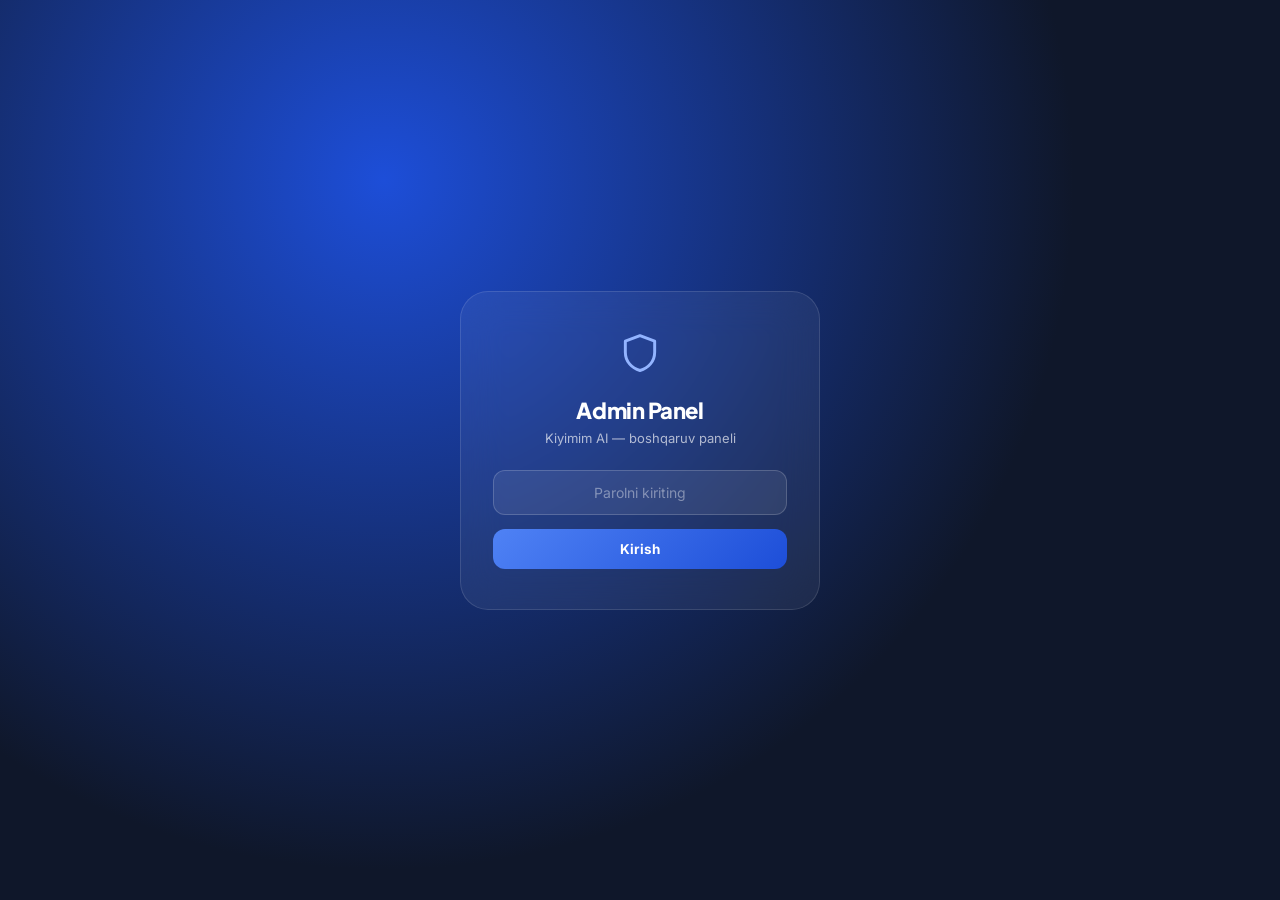
==== commit e933e933: "JS" ====
--- a/admin.html
+++ b/admin.html
@@ -36,6 +36,7 @@
       <button class="admin-nav-btn active" data-panel="overview">📊 Umumiy ko'rinish</button>
       <button class="admin-nav-btn" data-panel="users">👤 Foydalanuvchilar</button>
       <button class="admin-nav-btn" data-panel="items">👕 Kiyimlar</button>
+      <button class="admin-nav-btn" data-panel="add-item">➕ Kiyim qo'shish</button>
       <button class="admin-nav-btn" data-panel="outfits">⭐ Outfitlar</button>
       <button class="admin-nav-btn" data-panel="wishlist">🛍️ Wishlist</button>
       <button class="admin-nav-btn" data-panel="messages">📩 Xabarlar</button>
@@ -85,6 +86,48 @@
       </div>
     </section>
 
+    <!-- ADD ITEM -->
+    <section id="panel-add-item" class="admin-panel">
+      <h2>Yangi kiyim qo'shish</h2>
+      <div class="admin-card">
+        <form id="adminAddItemForm" class="admin-form">
+          <div class="admin-form-row">
+            <label>Nomi *</label>
+            <input type="text" id="adminItemName" placeholder="Masalan: Oq futbolka" required>
+          </div>
+          <div class="admin-form-grid">
+            <div class="admin-form-row">
+              <label>Kategoriya *</label>
+              <select id="adminItemCategory" required></select>
+            </div>
+            <div class="admin-form-row">
+              <label>Rang *</label>
+              <select id="adminItemColor" required></select>
+            </div>
+          </div>
+          <div class="admin-form-grid">
+            <div class="admin-form-row">
+              <label>Fasl *</label>
+              <select id="adminItemSeason" required></select>
+            </div>
+            <div class="admin-form-row">
+              <label>Brend</label>
+              <input type="text" id="adminItemBrand" placeholder="Masalan: Zara">
+            </div>
+          </div>
+          <div class="admin-form-row">
+            <label>Rasm URL (ixtiyoriy)</label>
+            <input type="text" id="adminItemPhoto" placeholder="https://... yoki bo'sh qoldiring">
+          </div>
+          <div class="admin-form-row">
+            <label>Izoh</label>
+            <textarea id="adminItemNote" rows="2" placeholder="Qo'shimcha izoh..."></textarea>
+          </div>
+          <button type="submit" class="admin-btn admin-btn-primary">Kiyimni qo'shish</button>
+        </form>
+      </div>
+    </section>
+
     <!-- OUTFITS -->
     <section id="panel-outfits" class="admin-panel">
       <h2>Saqlangan outfitlar</h2>
--- a/css/style.css
+++ b/css/style.css
@@ -3,6 +3,14 @@
    Palette:  --primary #2563EB · --secondary #0F172A · --bg #F8FAFC
    Type:     Plus Jakarta Sans (display) + Inter (body)
    ========================================================================== */
+
+/* `display:flex/inline-flex` klasslari (masalan .btn, .chip) HTML `hidden`
+   atributini CSS spetsifiklik bo'yicha bosib o'tadi. Shu sabab JS orqali
+   el.hidden=true qilingan har qanday element haqiqatan yashirilishi uchun
+   global qoida — loyihadagi barcha `[hidden]` elementlarga tegishli. */
+[hidden] {
+  display: none !important;
+}
 
 :root {
   /* --- brand palette (fixed by brief) --- */
@@ -418,6 +426,10 @@
   font-weight: 600;
   color: var(--text-2);
 }
+.field-optional {
+  font-weight: 400;
+  color: var(--text-3);
+}
 .field input,
 .field select,
 .field textarea {
@@ -1853,7 +1865,7 @@
    ========================================================================== */
 .profile-hero {
   text-align: center;
-  padding: 20px 0 28px;
+  padding: 20px 0 20px;
 }
 .profile-avatar {
   width: 84px;
@@ -1929,6 +1941,291 @@
   height: 18px;
   color: var(--primary);
 }
+
+/* ==========================================================================
+   PREMIUM
+   ========================================================================== */
+.premium-banner {
+  display: flex;
+  align-items: center;
+  gap: 12px;
+  width: 100%;
+  background: var(--surface);
+  border: 1px solid var(--border);
+  border-radius: 16px;
+  padding: 15px;
+  margin: 0 0 18px;
+  text-align: left;
+}
+.premium-banner-icon {
+  width: 40px;
+  height: 40px;
+  border-radius: 11px;
+  background: rgba(37, 99, 235, 0.1);
+  display: flex;
+  align-items: center;
+  justify-content: center;
+  flex: none;
+}
+.premium-banner-icon svg {
+  width: 20px;
+  height: 20px;
+  color: var(--primary);
+}
+.premium-banner-text {
+  display: flex;
+  flex-direction: column;
+  gap: 2px;
+  min-width: 0;
+}
+.premium-banner-text strong {
+  font-size: 14px;
+  font-weight: 700;
+}
+.premium-banner-text span {
+  font-size: 12.5px;
+  color: var(--text-3);
+}
+.premium-banner .chev {
+  width: 16px;
+  height: 16px;
+  margin-left: auto;
+  color: var(--text-3);
+  flex: none;
+}
+.premium-banner-active {
+  background: rgba(37, 99, 235, 0.06);
+  border-color: rgba(37, 99, 235, 0.25);
+}
+.premium-banner-active .premium-banner-icon {
+  background: rgba(37, 99, 235, 0.16);
+}
+.premium-banner-active .premium-banner-icon svg {
+  color: var(--primary);
+}
+
+.premium-hero {
+  text-align: center;
+  padding: 28px 16px 8px;
+}
+.premium-hero-icon {
+  width: 64px;
+  height: 64px;
+  margin: 0 auto 14px;
+  border-radius: 18px;
+  background: rgba(37, 99, 235, 0.1);
+  display: flex;
+  align-items: center;
+  justify-content: center;
+}
+.premium-hero-icon svg {
+  width: 30px;
+  height: 30px;
+  color: var(--primary);
+}
+.premium-hero h2 {
+  font-size: 20px;
+  font-weight: 800;
+  margin-bottom: 4px;
+}
+.premium-hero p {
+  font-size: 13.5px;
+  color: var(--text-3);
+}
+
+.premium-features {
+  display: flex;
+  flex-direction: column;
+  gap: 10px;
+  margin: 20px 0;
+}
+.premium-feature-row {
+  display: flex;
+  align-items: flex-start;
+  gap: 12px;
+  background: var(--surface);
+  border: 1px solid var(--border);
+  border-radius: 14px;
+  padding: 13px;
+}
+.premium-feature-row svg {
+  width: 20px;
+  height: 20px;
+  color: var(--primary);
+  flex: none;
+  margin-top: 1px;
+}
+.premium-feature-row div {
+  display: flex;
+  flex-direction: column;
+  gap: 2px;
+}
+.premium-feature-row strong {
+  font-size: 13.5px;
+  font-weight: 700;
+}
+.premium-feature-row span {
+  font-size: 12px;
+  color: var(--text-3);
+}
+
+.premium-plans {
+  display: flex;
+  flex-direction: column;
+  gap: 10px;
+}
+.premium-plan-card {
+  position: relative;
+  display: flex;
+  flex-direction: column;
+  gap: 10px;
+  width: 100%;
+  background: var(--surface);
+  border: 1.5px solid var(--border);
+  border-radius: 14px;
+  padding: 15px 16px;
+  text-align: left;
+}
+.premium-plan-card.active {
+  border-color: var(--primary);
+  background: rgba(37, 99, 235, 0.06);
+}
+.premium-plan-top {
+  display: flex;
+  align-items: center;
+  justify-content: space-between;
+  gap: 12px;
+  width: 100%;
+}
+.premium-plan-left {
+  display: flex;
+  flex-direction: column;
+  gap: 3px;
+}
+.premium-plan-label {
+  font-size: 14px;
+  font-weight: 700;
+}
+.premium-plan-desc {
+  font-size: 12px;
+  color: var(--text-3);
+}
+.premium-plan-price {
+  font-size: 16px;
+  font-weight: 800;
+  text-align: right;
+  white-space: nowrap;
+}
+.premium-plan-price small {
+  display: block;
+  font-size: 11px;
+  font-weight: 500;
+  color: var(--text-3);
+}
+.premium-plan-badge {
+  position: absolute;
+  top: -9px;
+  left: 14px;
+  background: var(--primary);
+  color: #fff;
+  font-size: 10px;
+  font-weight: 800;
+  padding: 3px 8px;
+  border-radius: 100px;
+}
+.premium-plan-features {
+  display: flex;
+  flex-direction: column;
+  gap: 6px;
+  padding-top: 8px;
+  border-top: 1px dashed var(--border);
+}
+.premium-plan-features li {
+  display: flex;
+  align-items: center;
+  gap: 8px;
+  font-size: 12.5px;
+  color: var(--text-2);
+}
+.premium-plan-features li svg {
+  width: 14px;
+  height: 14px;
+  color: var(--primary);
+  flex: none;
+}
+.premium-plan-radio {
+  width: 20px;
+  height: 20px;
+  border-radius: 50%;
+  border: 2px solid var(--border);
+  flex: none;
+  display: flex;
+  align-items: center;
+  justify-content: center;
+}
+.premium-plan-card.active .premium-plan-radio {
+  border-color: var(--primary);
+}
+.premium-plan-card.active .premium-plan-radio::after {
+  content: "";
+  width: 10px;
+  height: 10px;
+  border-radius: 50%;
+  background: var(--primary);
+}
+
+.premium-plan-basic {
+  display: flex;
+  align-items: center;
+  justify-content: space-between;
+  gap: 12px;
+  padding: 13px 16px;
+  border-radius: 14px;
+  border: 1.5px dashed var(--border);
+  color: var(--text-3);
+  margin-bottom: 4px;
+}
+.premium-plan-basic strong {
+  color: var(--text-2);
+  font-size: 13.5px;
+  font-weight: 700;
+}
+.premium-plan-basic span {
+  font-size: 12px;
+}
+
+.premium-active-card {
+  display: flex;
+  align-items: center;
+  gap: 12px;
+  background: rgba(37, 99, 235, 0.08);
+  border: 1px solid rgba(37, 99, 235, 0.25);
+  border-radius: 14px;
+  padding: 15px;
+  grid-column: 1 / -1;
+}
+.premium-active-card svg {
+  width: 26px;
+  height: 26px;
+  color: var(--primary);
+  flex: none;
+}
+.premium-active-card strong {
+  display: block;
+  font-size: 14px;
+  margin-bottom: 2px;
+}
+.premium-active-card span {
+  font-size: 12px;
+  color: var(--text-3);
+}
+
+.premium-disclaimer {
+  text-align: center;
+  font-size: 11.5px;
+  color: var(--text-3);
+  margin-top: 12px;
+}
 .profile-item-danger {
   color: var(--danger);
 }
@@ -2041,19 +2338,31 @@
   height: 16px;
   color: var(--primary);
 }
+.settings-row-btn {
+  width: 100%;
+  flex-wrap: nowrap;
+}
+.settings-row-btn span:not(.settings-row-icon):not(.settings-value) {
+  white-space: nowrap;
+  overflow: hidden;
+  text-overflow: ellipsis;
+}
 .settings-value {
   margin-left: auto;
   color: var(--text-3);
   font-weight: 500;
   font-size: 13px;
-}
-.settings-row-btn {
-  width: 100%;
+  white-space: nowrap;
+  overflow: hidden;
+  text-overflow: ellipsis;
+  max-width: 130px;
+  text-align: right;
 }
 .settings-row-btn .chev {
   width: 15px;
   height: 15px;
-  margin-left: auto;
+  margin-left: 8px;
+  flex: none;
   color: var(--text-3);
 }
 
@@ -2168,6 +2477,269 @@
 .modal-head h3 {
   font-size: 17px;
   font-weight: 800;
+}
+
+.lang-list {
+  display: flex;
+  flex-direction: column;
+  gap: 8px;
+  margin-top: 6px;
+}
+.lang-row {
+  display: flex;
+  align-items: center;
+  justify-content: space-between;
+  gap: 12px;
+  width: 100%;
+  background: var(--surface);
+  border: 1.5px solid var(--border);
+  border-radius: 14px;
+  padding: 14px 16px;
+  text-align: left;
+  font-size: 14.5px;
+  font-weight: 600;
+  color: var(--text-1);
+}
+.lang-row .lang-check {
+  width: 18px;
+  height: 18px;
+  color: var(--primary);
+  opacity: 0;
+  transform: scale(0.7);
+  transition:
+    opacity 0.15s ease,
+    transform 0.15s ease;
+  flex: none;
+}
+.lang-row.active {
+  border-color: var(--primary);
+  background: rgba(37, 99, 235, 0.06);
+}
+.lang-row.active .lang-check {
+  opacity: 1;
+  transform: scale(1);
+}
+.lang-note {
+  font-size: 12px;
+  color: var(--text-3);
+  text-align: center;
+  margin-top: 16px;
+  line-height: 1.5;
+}
+
+.notif-list {
+  display: flex;
+  flex-direction: column;
+  gap: 10px;
+  max-height: 60vh;
+  overflow-y: auto;
+}
+.notif-item {
+  display: flex;
+  align-items: flex-start;
+  gap: 12px;
+  padding: 12px;
+  border-radius: 14px;
+  background: var(--bg);
+}
+.notif-item-unread {
+  background: rgba(37, 99, 235, 0.07);
+}
+.notif-item-icon {
+  width: 36px;
+  height: 36px;
+  border-radius: 10px;
+  background: rgba(37, 99, 235, 0.12);
+  display: flex;
+  align-items: center;
+  justify-content: center;
+  flex: none;
+}
+.notif-item-icon svg {
+  width: 17px;
+  height: 17px;
+  color: var(--primary);
+}
+.notif-item-body p {
+  font-size: 13.5px;
+  font-weight: 600;
+  line-height: 1.4;
+}
+.notif-item-body span {
+  font-size: 12px;
+  color: var(--text-3);
+}
+.notif-empty {
+  text-align: center;
+  color: var(--text-3);
+  font-size: 13.5px;
+  padding: 30px 0;
+}
+
+.travel-summary {
+  font-size: 13.5px;
+  color: var(--text-2);
+  margin-bottom: 16px;
+}
+.travel-check-group {
+  margin-bottom: 18px;
+}
+.travel-check-group h4 {
+  font-size: 13.5px;
+  font-weight: 700;
+  margin-bottom: 8px;
+}
+.travel-check-group h4 small {
+  font-weight: 500;
+  color: var(--text-3);
+}
+.travel-check-item {
+  display: flex;
+  align-items: center;
+  gap: 10px;
+  padding: 9px 0;
+  font-size: 13.5px;
+  border-bottom: 1px solid var(--border);
+}
+.travel-check-item:last-child {
+  border-bottom: none;
+}
+.travel-check-dot {
+  width: 9px;
+  height: 9px;
+  border-radius: 50%;
+  border: 2px solid var(--border);
+  flex: none;
+}
+.travel-check-dot.done {
+  background: var(--primary);
+  border-color: var(--primary);
+}
+.travel-check-missing {
+  color: var(--danger);
+}
+.travel-check-missing .travel-check-dot {
+  border-color: var(--danger);
+}
+
+.rank-list {
+  display: flex;
+  flex-direction: column;
+  gap: 8px;
+}
+.rank-row {
+  display: flex;
+  align-items: center;
+  gap: 12px;
+  background: var(--surface);
+  border: 1px solid var(--border);
+  border-radius: 14px;
+  padding: 10px 14px;
+}
+.rank-num {
+  font-size: 12px;
+  font-weight: 800;
+  color: var(--text-3);
+  width: 16px;
+  flex: none;
+}
+.rank-thumb {
+  width: 38px;
+  height: 38px;
+  border-radius: 10px;
+  background: var(--bg);
+  display: flex;
+  align-items: center;
+  justify-content: center;
+  overflow: hidden;
+  flex: none;
+}
+.rank-thumb img {
+  width: 100%;
+  height: 100%;
+  object-fit: cover;
+}
+.rank-thumb svg {
+  width: 18px;
+  height: 18px;
+  color: var(--text-3);
+}
+.rank-info {
+  display: flex;
+  flex-direction: column;
+  gap: 1px;
+  min-width: 0;
+  flex: 1;
+}
+.rank-info strong {
+  font-size: 13.5px;
+  font-weight: 700;
+  white-space: nowrap;
+  overflow: hidden;
+  text-overflow: ellipsis;
+}
+.rank-info span {
+  font-size: 12px;
+  color: var(--text-3);
+}
+.rank-count {
+  font-size: 13px;
+  font-weight: 800;
+  color: var(--primary);
+  flex: none;
+}
+
+.detail-match-section {
+  margin: 18px 0;
+}
+.detail-match-section h4 {
+  font-size: 13.5px;
+  font-weight: 700;
+  margin-bottom: 10px;
+}
+.detail-match-list {
+  display: flex;
+  gap: 10px;
+  overflow-x: auto;
+  padding-bottom: 2px;
+}
+.detail-match-card {
+  flex: none;
+  width: 78px;
+  display: flex;
+  flex-direction: column;
+  align-items: center;
+  gap: 6px;
+  text-align: center;
+}
+.detail-match-thumb {
+  width: 64px;
+  height: 64px;
+  border-radius: 14px;
+  background: var(--surface);
+  border: 1px solid var(--border);
+  display: flex;
+  align-items: center;
+  justify-content: center;
+  overflow: hidden;
+}
+.detail-match-thumb img {
+  width: 100%;
+  height: 100%;
+  object-fit: cover;
+}
+.detail-match-thumb svg {
+  width: 22px;
+  height: 22px;
+  color: var(--text-3);
+}
+.detail-match-card span:last-child {
+  font-size: 11px;
+  color: var(--text-2);
+  white-space: nowrap;
+  overflow: hidden;
+  text-overflow: ellipsis;
+  max-width: 100%;
 }
 .filter-label {
   font-size: 12.5px;
--- a/css/admin.css
+++ b/css/admin.css
@@ -258,6 +258,46 @@
   line-height: 1.5;
 }
 
+.admin-form {
+  display: flex;
+  flex-direction: column;
+  gap: 16px;
+}
+.admin-form-row {
+  display: flex;
+  flex-direction: column;
+  gap: 6px;
+}
+.admin-form-row label {
+  font-size: 12.5px;
+  font-weight: 600;
+  color: var(--text-2);
+}
+.admin-form-row input,
+.admin-form-row select,
+.admin-form-row textarea {
+  border: 1.5px solid var(--border);
+  background: var(--bg);
+  border-radius: 10px;
+  padding: 11px 13px;
+  font-size: 14px;
+  font-family: inherit;
+  color: var(--text-1);
+}
+.admin-form-row textarea {
+  resize: vertical;
+}
+.admin-form-grid {
+  display: grid;
+  grid-template-columns: 1fr 1fr;
+  gap: 14px;
+}
+@media (max-width: 640px) {
+  .admin-form-grid {
+    grid-template-columns: 1fr;
+  }
+}
+
 /* ---- Bar chart ---- */
 .admin-bar-chart {
   display: flex;
